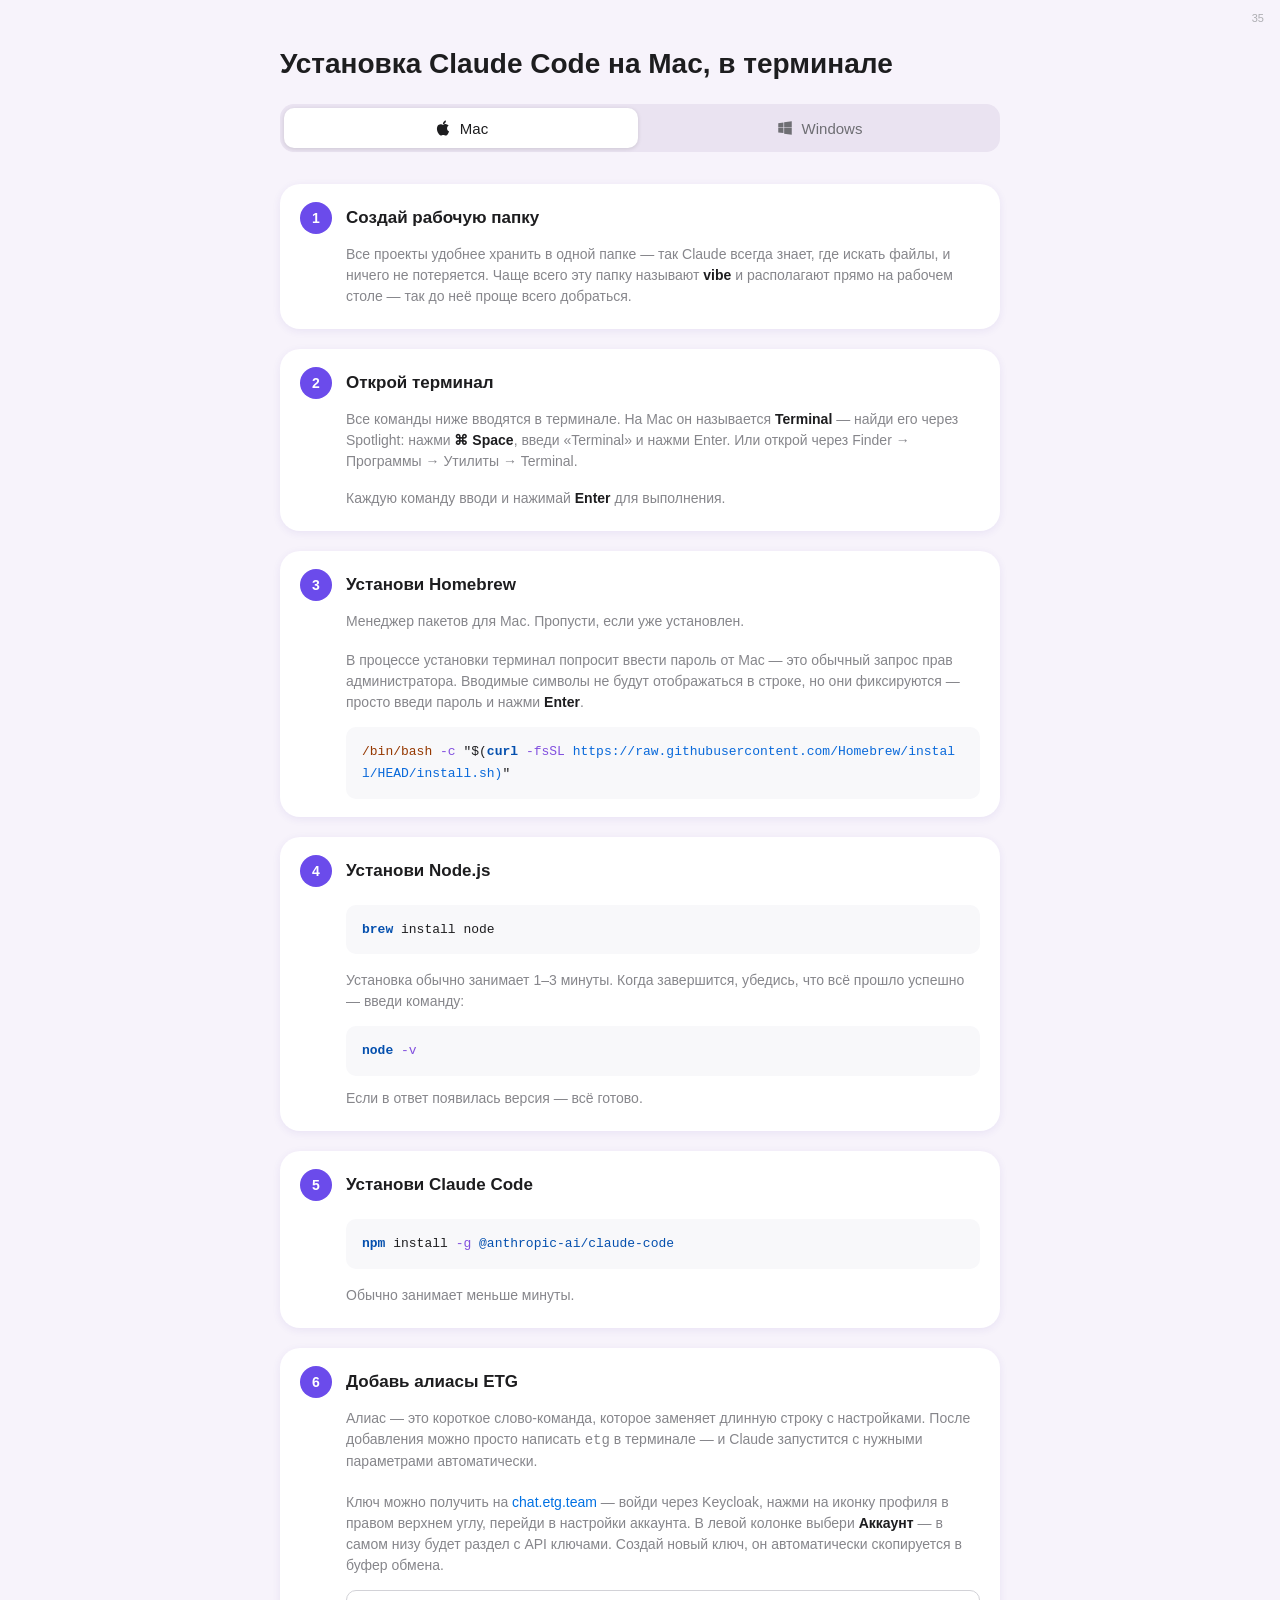
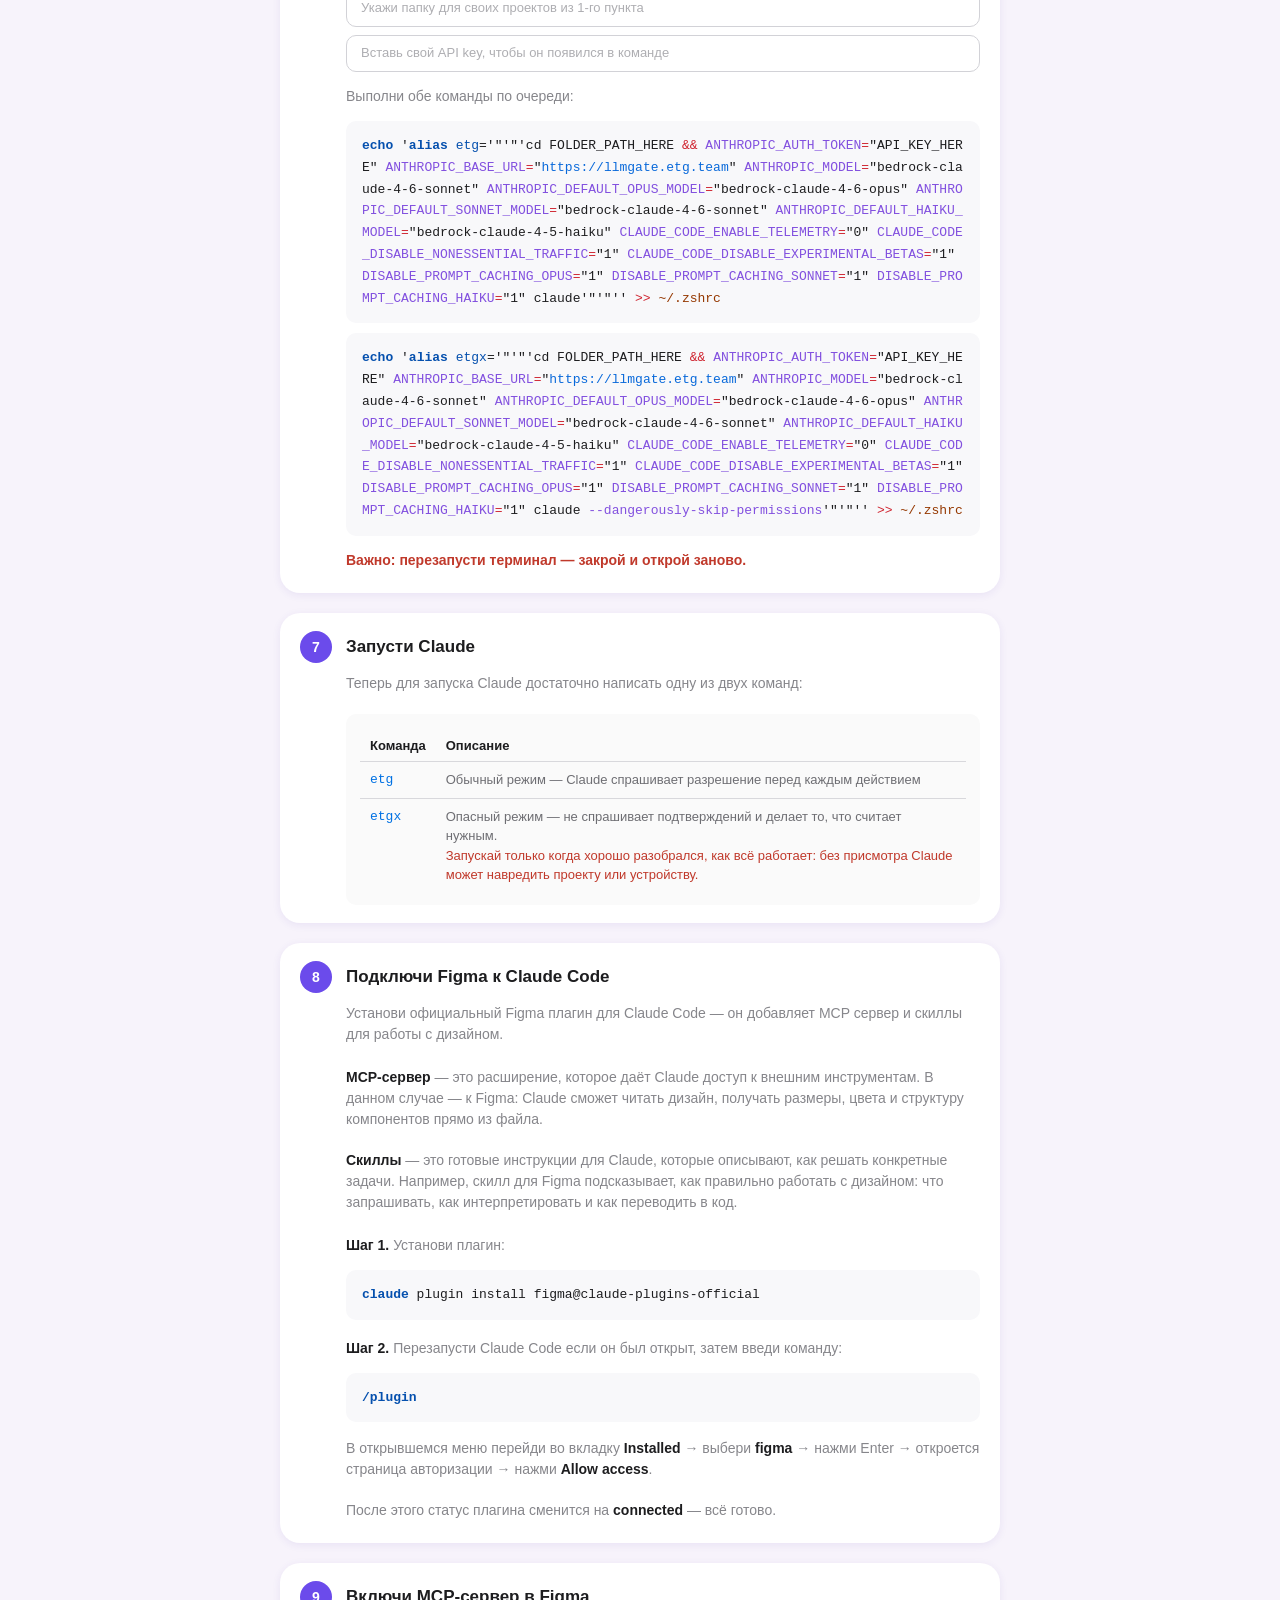
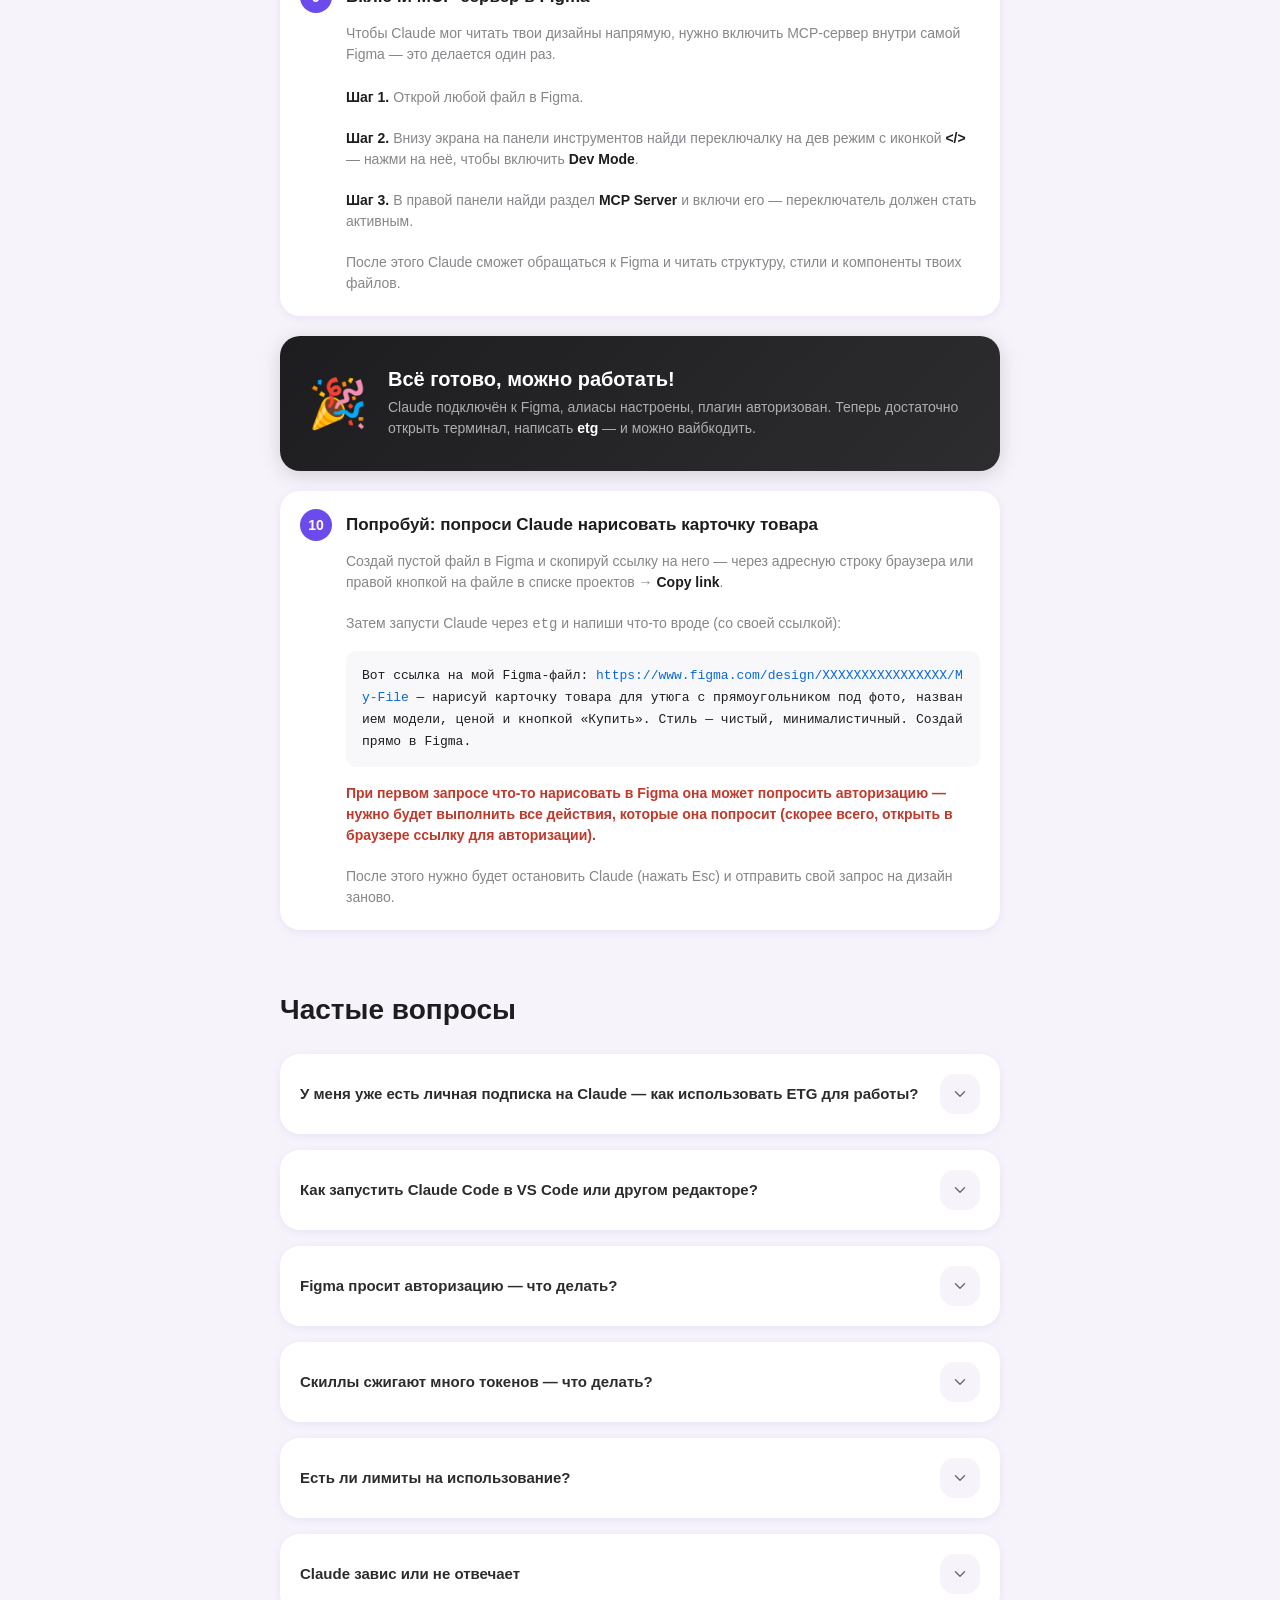
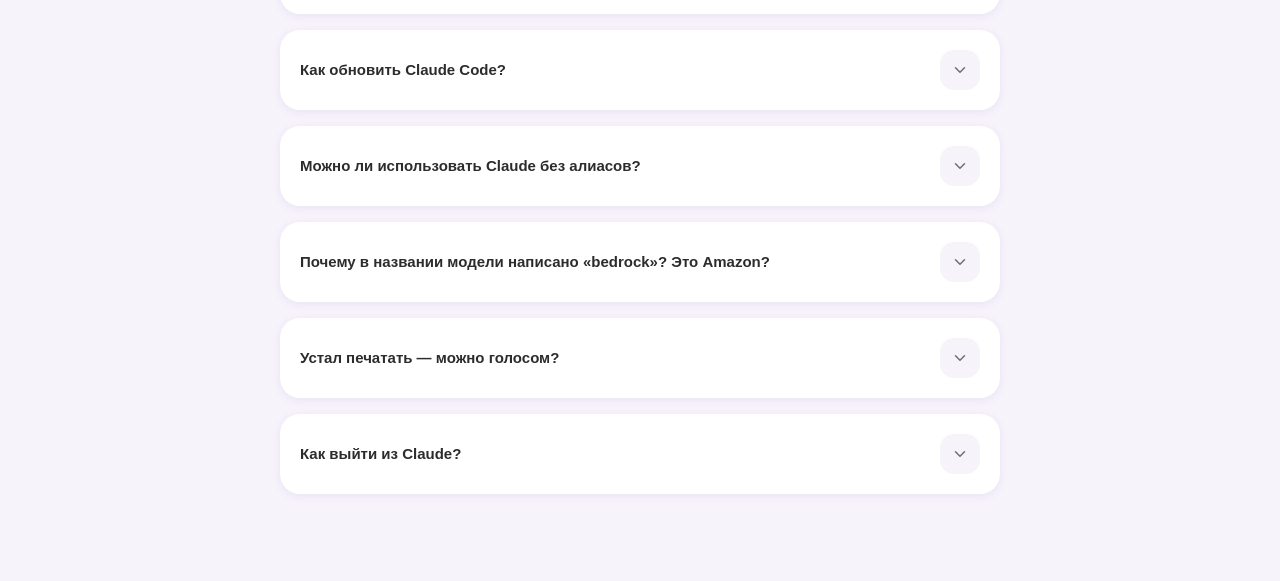
==== install-claude.html @ b3961d64 "Initial commit: install guide and ESP32 sketch" ====
<!DOCTYPE html>
<html lang="ru">
<head>
  <meta charset="UTF-8" />
  <meta name="viewport" content="width=device-width, initial-scale=1.0" />
  <title>Установка Claude Code</title>
  <style>
    :root {
      /* ── Основные цвета ── */
      --color-bg:              #f7f3fb;   /* фон страницы */
      --color-text:            #1d1d1f;   /* основной текст */
      --color-text-secondary:  #86868b;   /* описания, подписи */
      --color-text-muted:      #6e6e73;   /* ещё светлее — таблицы, заметки */
      --color-text-footer:     #aeaeb2;   /* футер */
      --color-accent:          #0071e3;   /* ссылки, акцент */
      --color-danger:          #c0392b;   /* предупреждения */
      --color-success:         #248a3d;   /* copied */

      /* ── Карточки шагов ── */
      --color-card:            #ffffff;   /* фон карточки */
      --color-card-shadow:     rgba(60,35,162,0.08);

      /* ── Команды ── */
      --color-cmd-bg:          #f8f8fa;   /* фон блока команды */
      --color-code-inline-bg:  #f8f8fa;   /* фон inline-кода в FAQ */

      /* ── Переключатель OS ── */
      --color-toggle-bg:       #eae3f1;   /* фон переключателя */
      --color-toggle-hover:    #d1d1d6;

      /* ── Кнопки ── */
      --color-btn-bg:          #868695;   /* pick */
      --color-btn-hover:       #868695;

      /* ── Номер шага ── */
      --color-step-number-bg:  #6b4beb;
      --color-step-number-text:#ffffff;

      /* ── Таблица ── */
      --color-table-border:    #d8d8dc;
      --color-note-bg:         #fafafa;

      /* ── FAQ ── */
      --color-faq-bg:          #f0ece4;   /* фон карточки FAQ */
      --color-faq-chevron-bg:  #e4dfd6;   /* фон круга с шевроном */
      --color-faq-text:        #2c2c2c;   /* заголовок вопроса */
      --color-faq-answer:      #5c5c5c;   /* текст ответа */
      --color-faq-chevron:     #6e6e73;   /* цвет шеврона */

      /* ── Celebrate ── */
      --color-celebrate-bg1:   #1d1d1f;
      --color-celebrate-bg2:   #2d2d2f;

      /* ── Syntax highlighting ── */
      --sh-cmd:    #0550ae;
      --sh-flag:   #8250df;
      --sh-string: #0a3069;
      --sh-url:    #0969da;
      --sh-path:   #953800;
      --sh-var:    #8250df;
      --sh-val:    #116329;
      --sh-op:     #cf222e;
      --sh-pkg:    #0550ae;

      /* ── Input ── */
      --color-input-border:    #d2d2d7;
      --color-input-text:      #0071e3;
      --color-input-placeholder:#aeaeb2;
      --color-pick-btn-bg:     #868695;
    }

    * { box-sizing: border-box; margin: 0; padding: 0; }

    body {
      font-family: -apple-system, BlinkMacSystemFont, "Segoe UI", sans-serif;
      background: var(--color-bg);
      color: var(--color-text);
      min-height: 100vh;
      padding: 48px 24px;
    }

    .container {
      max-width: 720px;
      margin: 0 auto;
    }

    header {
      margin-bottom: 24px;
    }

    header h1 {
      font-size: 28px;
      font-weight: 700;
      color: var(--color-text);
    }

    /* ── OS Toggle ── */
    .os-toggle {
      display: flex;
      gap: 4px;
      margin-bottom: 32px;
      background: var(--color-toggle-bg);
      border-radius: 14px;
      padding: 4px;
    }

    .os-btn {
      flex: 1;
      display: flex;
      align-items: center;
      justify-content: center;
      gap: 8px;
      padding: 11px 20px;
      border: none;
      border-radius: 10px;
      font-size: 15px;
      font-weight: 500;
      cursor: pointer;
      background: transparent;
      color: var(--color-text-muted);
      transition: background 0.18s, color 0.18s, box-shadow 0.18s;
    }

    .os-btn svg {
      width: 18px;
      height: 18px;
      flex-shrink: 0;
      fill: currentColor;
    }

    .os-btn.active {
      background: var(--color-card);
      color: var(--color-text);
      box-shadow: 0 1px 4px rgba(0,0,0,0.13);
    }

    /* ── Steps ── */
    .steps {
      display: flex;
      flex-direction: column;
      gap: 20px;
    }

    .step {
      background: var(--color-card);
      border: none;
      border-radius: 20px;
      overflow: hidden;
      box-shadow: 0 2px 8px var(--color-card-shadow);
    }

    .step-header {
      display: flex;
      align-items: center;
      gap: 14px;
      padding: 18px 20px;
    }

    .step-number {
      width: 32px;
      height: 32px;
      border-radius: 16px;
      background: var(--color-step-number-bg);
      color: var(--color-step-number-text);
      font-size: 14px;
      font-weight: 700;
      display: flex;
      align-items: center;
      justify-content: center;
      flex-shrink: 0;
    }

    .step-title {
      font-size: 17px;
      font-weight: 600;
      color: var(--color-text);
    }

    .step-body {
      padding: 0 20px 18px 20px;
      display: flex;
      flex-direction: column;
      gap: 10px;
    }

    .step-desc {
      font-size: 14px;
      color: var(--color-text-secondary);
      padding-left: 46px;
      margin-top: -8px;
      margin-bottom: 4px;
      line-height: 1.5;
    }

    /* ── Command blocks ── */
    .cmd-block {
      position: relative;
      background: var(--color-cmd-bg);
      margin-left: 46px;
      border-radius: 10px;
      padding: 14px 16px;
      cursor: pointer;
      transition: background 0.18s;
    }

    .cmd-block:hover {
      background: color-mix(in srgb, var(--color-cmd-bg) 95%, #34c759 5%);
    }

    .cmd-block code {
      font-family: "SF Mono", "Fira Code", monospace;
      font-size: 13px;
      color: var(--color-text);
      white-space: pre-wrap;
      word-break: break-all;
      line-height: 1.6;
    }

    .cmd-block.multiline {
      padding: 14px 16px;
    }

    .cmd-block.multiline code {
      white-space: pre;
      word-break: normal;
      display: block;
      overflow-x: auto;
    }

.cmd-flash {
      position: absolute;
      inset: 0;
      border-radius: 10px;
      pointer-events: none;
      z-index: 10;
      background: rgba(52, 199, 89, 0.18);
      display: flex;
      align-items: flex-start;
      justify-content: center;
      padding-top: 10px;
      animation: toast-in 0.22s ease-out forwards;
    }

    .cmd-flash--error {
      background: rgba(192, 57, 43, 0.12);
    }

    .cmd-flash-label--error {
      background: #c0392b;
    }

    .cmd-flash.leaving {
      animation: toast-out var(--leave-duration, 0.5s) ease-in forwards;
    }

    .cmd-flash-label {
      background: #248a3d;
      color: #ffffff;
      font-family: -apple-system, BlinkMacSystemFont, "Segoe UI", sans-serif;
      font-size: 12px;
      font-weight: 600;
      padding: 5px 12px;
      border-radius: 20px;
      white-space: nowrap;
      animation: label-in 0.22s ease-out forwards;
    }

    .cmd-flash.leaving .cmd-flash-label {
      animation: label-out var(--leave-duration, 0.5s) ease-in forwards;
    }

    @keyframes toast-in {
      from { opacity: 0; }
      to   { opacity: 1; }
    }

    @keyframes toast-out {
      from { opacity: 1; }
      to   { opacity: 0; }
    }

    @keyframes label-in {
      from { opacity: 0; transform: translateY(6px) rotate(0deg); }
      to   { opacity: 1; transform: translateY(0) rotate(var(--rot)); }
    }

    @keyframes label-out {
      from { opacity: 1; transform: translateY(0) rotate(var(--rot)); }
      to   { opacity: 0; transform: translateY(-6px) rotate(var(--rot-end)); }
    }

    /* Syntax highlighting */
    .sh-cmd    { color: var(--sh-cmd); font-weight: 600; }
    .sh-flag   { color: var(--sh-flag); }
    .sh-string { color: var(--sh-string); }
    .sh-url    { color: var(--sh-url); }
    .sh-path   { color: var(--sh-path); }
    .sh-var    { color: var(--sh-var); }
    .sh-val    { color: var(--sh-val); }
    .sh-op     { color: var(--sh-op); font-weight: 500; }
    .sh-pkg    { color: var(--sh-pkg); }
    .ps-kw     { color: var(--sh-flag); font-weight: 600; }
    .ps-var    { color: var(--sh-cmd); }
    .ps-str    { color: var(--sh-string); }
    .ps-cmd    { color: var(--sh-cmd); font-weight: 600; }


    /* ── Note / table ── */
    .note {
      font-size: 13px;
      color: var(--color-text-muted);
      background: var(--color-note-bg);
      border-radius: 10px;
      padding: 12px 14px;
      line-height: 1.5;
    }

    .note strong { color: var(--color-text); }

    table { width: 100%; border-collapse: collapse; font-size: 13px; margin-top: 4px; }

    th {
      text-align: left;
      color: var(--color-text);
      font-weight: 600;
      padding: 6px 10px;
      border-bottom: 1px solid var(--color-table-border);
    }

    td {
      padding: 8px 10px;
      color: var(--color-text-muted);
      border-bottom: 1px solid var(--color-table-border);
      vertical-align: top;
    }

    tr:last-child td { border-bottom: none; }

    td:first-child {
      font-family: "SF Mono", "Fira Code", monospace;
      color: var(--color-accent);
      font-weight: 500;
      white-space: nowrap;
    }

    footer { margin-top: 48px; text-align: center; font-size: 13px; color: var(--color-text-footer); }

    /* ── FAQ ── */
    .faq-section {
      margin-top: 64px;
    }

    .faq-title {
      font-size: 28px;
      font-weight: 700;
      color: var(--color-text);
      margin-bottom: 28px;
    }

    .faq-list {
      display: flex;
      flex-direction: column;
      gap: 16px;
    }

    .faq-item {
      background: var(--color-card);
      border: none;
      border-radius: 20px;
      overflow: hidden;
      box-shadow: 0 2px 8px var(--color-card-shadow);
    }

    .faq-item summary {
      padding: 20px 20px;
      font-size: 15px;
      font-weight: 600;
      color: var(--color-faq-text);
      cursor: pointer;
      list-style: none;
      display: flex;
      align-items: center;
      justify-content: space-between;
      gap: 12px;
    }

    .faq-item summary::-webkit-details-marker { display: none; }

    .faq-chevron {
      width: 40px;
      height: 40px;
      border-radius: 35%;
      background: var(--color-bg);
      display: flex;
      align-items: center;
      justify-content: center;
      flex-shrink: 0;
      transition: background 0.2s;
    }

    .faq-chevron svg {
      width: 18px;
      height: 18px;
      stroke: var(--color-faq-chevron);
      fill: none;
      stroke-width: 2;
      stroke-linecap: round;
      stroke-linejoin: round;
      transition: transform 0.25s ease;
    }

    .faq-item[open] .faq-chevron svg {
      transform: rotate(180deg);
    }

    .faq-answer {
      overflow: hidden;
      transition: height 0.25s ease;
    }

    .faq-answer-inner {
      padding: 0 20px 20px 20px;
      font-size: 14px;
      color: var(--color-faq-answer);
      line-height: 1.6;
    }

    .faq-answer-inner p { margin-top: 6px; }
    .faq-answer-inner p:first-child { margin-top: 0; }

    .faq-answer-inner code {
      font-family: "SF Mono", "Fira Code", monospace;
      font-size: 13px;
      background: var(--color-code-inline-bg);
      padding: 2px 6px;
      border-radius: 4px;
      color: var(--color-faq-text);
    }

    .faq-answer-inner strong { color: var(--color-faq-text); }

    .faq-answer-inner a {
      color: var(--color-accent);
      text-decoration: none;
      font-weight: 500;
    }

    /* ── Celebration step ── */
    .step-celebrate {
      background: linear-gradient(135deg, var(--color-celebrate-bg1) 0%, var(--color-celebrate-bg2) 100%);
      border: none;
      border-radius: 20px;
      overflow: hidden;
      box-shadow: 0 4px 20px rgba(0,0,0,0.15);
      padding: 32px 28px;
      display: flex;
      align-items: center;
      gap: 20px;
    }

    .celebrate-emoji {
      font-size: 48px;
      flex-shrink: 0;
      line-height: 1;
    }

    .celebrate-text h2 {
      font-size: 20px;
      font-weight: 700;
      color: #ffffff;
      margin-bottom: 6px;
    }

    .celebrate-text p {
      font-size: 14px;
      color: #aeaeb2;
      line-height: 1.5;
    }

    /* ── Inputs ── */
    .api-key-input-wrap {
      margin-left: 46px;
      display: flex;
      flex-direction: column;
      gap: 8px;
    }

    .input-row {
      display: flex;
      align-items: center;
      background: var(--color-card);
      border: 1px solid var(--color-input-border);
      border-radius: 10px;
      overflow: hidden;
      transition: border-color 0.15s, box-shadow 0.15s;
    }

    .input-row:focus-within {
      border-color: var(--color-accent);
      box-shadow: 0 0 0 3px rgba(0,113,227,0.15);
    }

    .api-key-input-wrap input {
      flex: 1;
      background: transparent;
      border: none;
      padding: 10px 14px;
      font-family: "SF Mono", "Fira Code", monospace;
      font-size: 13px;
      color: var(--color-input-text);
      outline: none;
      min-width: 0;
    }

    .api-key-input-wrap input::placeholder {
      color: var(--color-input-placeholder);
      font-family: -apple-system, BlinkMacSystemFont, "Segoe UI", sans-serif;
    }

  </style>
  <script src="https://mcp.figma.com/mcp/html-to-design/capture.js" async></script>
</head>
<body>
  <div style="position:fixed;top:12px;right:16px;font-size:11px;color:var(--color-text-footer);pointer-events:none;">35</div>
  <div class="container">
    <header>
      <h1 id="pageTitle">Установка Claude Code на Mac, в терминале</h1>
    </header>

    <!-- OS Toggle -->
    <div class="os-toggle">
      <button id="macBtn" class="os-btn active" onclick="setOS('mac')">
        <svg viewBox="0 0 24 24" xmlns="http://www.w3.org/2000/svg"><path d="M18.71 19.5c-.83 1.24-1.71 2.45-3.05 2.47-1.34.03-1.77-.79-3.29-.79-1.53 0-2 .77-3.27.82-1.31.05-2.3-1.32-3.14-2.53C4.25 17 2.94 12.45 4.7 9.39c.87-1.52 2.43-2.48 4.12-2.51 1.28-.02 2.5.87 3.29.87.78 0 2.26-1.07 3.8-.91.65.03 2.47.26 3.64 1.98-.09.06-2.17 1.28-2.15 3.81.03 3.02 2.65 4.03 2.68 4.04-.03.07-.42 1.44-1.38 2.83M13 3.5c.73-.83 1.94-1.46 2.94-1.5.13 1.17-.34 2.35-1.04 3.19-.69.85-1.83 1.51-2.95 1.42-.15-1.15.41-2.35 1.05-3.11z"/></svg>
        Mac
      </button>
      <button id="winBtn" class="os-btn" onclick="setOS('win')">
        <svg viewBox="0 0 24 24" xmlns="http://www.w3.org/2000/svg"><path d="M3 5.557L9.938 4.6v6.787H3zM10.868 4.46L21 3v8.387H10.868zM3 11.988h6.938V18.8L3 17.864zM10.868 12.087H21V21l-10.132-1.396z"/></svg>
        Windows
      </button>
    </div>

    <!-- ═══════════════ MAC STEPS ═══════════════ -->
    <div class="steps" id="macSteps">

      <div class="step">
        <div class="step-header">
          <div class="step-number">1</div>
          <div class="step-title">Создай рабочую папку</div>
        </div>
        <div class="step-body">
          <p class="step-desc">Все проекты удобнее хранить в одной папке — так Claude всегда знает, где искать файлы, и ничего не потеряется. Чаще всего эту папку называют <strong style="color:#1d1d1f">vibe</strong> и располагают прямо на рабочем столе — так до неё проще всего добраться.</p>
        </div>
      </div>

      <div class="step">
        <div class="step-header">
          <div class="step-number">2</div>
          <div class="step-title">Открой терминал</div>
        </div>
        <div class="step-body">
          <p class="step-desc">Все команды ниже вводятся в терминале. На Mac он называется <strong style="color:#1d1d1f">Terminal</strong> — найди его через Spotlight: нажми <strong style="color:#1d1d1f">⌘ Space</strong>, введи «Terminal» и нажми Enter. Или открой через Finder → Программы → Утилиты → Terminal.</p>
          <p class="step-desc" style="margin-top: 2px;">Каждую команду вводи и нажимай <strong style="color:#1d1d1f">Enter</strong> для выполнения.</p>
        </div>
      </div>

      <div class="step">
        <div class="step-header">
          <div class="step-number">3</div>
          <div class="step-title">Установи Homebrew</div>
        </div>
        <div class="step-body">
          <p class="step-desc">Менеджер пакетов для Mac. Пропусти, если уже установлен.</p>
          <p class="step-desc" style="margin-top:4px;">В процессе установки терминал попросит ввести пароль от Mac — это обычный запрос прав администратора. Вводимые символы не будут отображаться в строке, но они фиксируются — просто введи пароль и нажми <strong style="color:#1d1d1f">Enter</strong>.</p>
          <div class="cmd-block">
            <code>/bin/bash -c "$(curl -fsSL https://raw.githubusercontent.com/Homebrew/install/HEAD/install.sh)"</code>          </div>
        </div>
      </div>

      <div class="step">
        <div class="step-header">
          <div class="step-number">4</div>
          <div class="step-title">Установи Node.js</div>
        </div>
        <div class="step-body">
          <div class="cmd-block">
            <code>brew install node</code>          </div>
          <p class="step-desc" style="margin-top: 6px;">Установка обычно занимает 1–3 минуты. Когда завершится, убедись, что всё прошло успешно — введи команду:</p>
          <div class="cmd-block">
            <code>node -v</code>          </div>
          <p class="step-desc" style="margin-top: 2px;">Если в ответ появилась версия — всё готово.</p>
        </div>
      </div>

      <div class="step">
        <div class="step-header">
          <div class="step-number">5</div>
          <div class="step-title">Установи Claude Code</div>
        </div>
        <div class="step-body">
          <div class="cmd-block">
            <code>npm install -g @anthropic-ai/claude-code</code>          </div>
          <p class="step-desc" style="margin-top: 6px;">Обычно занимает меньше минуты.</p>
        </div>
      </div>

      <div class="step">
        <div class="step-header">
          <div class="step-number">6</div>
          <div class="step-title">Добавь алиасы ETG</div>
        </div>
        <div class="step-body">
          <p class="step-desc">Алиас — это короткое слово-команда, которое заменяет длинную строку с настройками. После добавления можно просто написать <code style="color:#86868b">etg</code> в терминале — и Claude запустится с нужными параметрами автоматически.</p>
          <p class="step-desc" style="margin-top: 6px;">Ключ можно получить на <a href="https://chat.etg.team/" target="_blank" style="color:#0071e3;text-decoration:none;font-weight:500">chat.etg.team</a> — войди через Keycloak, нажми на иконку профиля в правом верхнем углу, перейди в настройки аккаунта. В левой колонке выбери <strong style="color:#1d1d1f">Аккаунт</strong> — в самом низу будет раздел с API ключами. Создай новый ключ, он автоматически скопируется в буфер обмена.</p>

          <div class="api-key-input-wrap">
            <div class="input-row">
              <input id="macFolderInput" type="text" placeholder="Укажи папку для своих проектов из 1-го пункта"
                oninput="updateAliases()" autocomplete="off" spellcheck="false" />
            </div>
            <div class="input-row">
              <input id="macKeyInput" type="text" placeholder="Вставь свой API key, чтобы он появился в команде"
                oninput="updateAliases()" autocomplete="off" spellcheck="false" />
            </div>
          </div>

          <p class="step-desc" style="margin-top: 4px;">Выполни обе команды по очереди:</p>
          <div class="cmd-block">
            <code id="aliasEtg">echo 'alias etg='"'"'cd ~/Desktop/vibe && ANTHROPIC_AUTH_TOKEN="API_KEY_HERE" ANTHROPIC_BASE_URL="https://llmgate.etg.team" ANTHROPIC_MODEL="bedrock-claude-4-6-sonnet" ANTHROPIC_DEFAULT_OPUS_MODEL="bedrock-claude-4-6-opus" ANTHROPIC_DEFAULT_SONNET_MODEL="bedrock-claude-4-6-sonnet" ANTHROPIC_DEFAULT_HAIKU_MODEL="bedrock-claude-4-5-haiku" CLAUDE_CODE_ENABLE_TELEMETRY="0" CLAUDE_CODE_DISABLE_NONESSENTIAL_TRAFFIC="1" CLAUDE_CODE_DISABLE_EXPERIMENTAL_BETAS="1" DISABLE_PROMPT_CACHING_OPUS="1" DISABLE_PROMPT_CACHING_SONNET="1" DISABLE_PROMPT_CACHING_HAIKU="1" claude'"'"'' >> ~/.zshrc</code>          </div>
          <div class="cmd-block">
            <code id="aliasEtgx">echo 'alias etgx='"'"'cd ~/Desktop/vibe && ANTHROPIC_AUTH_TOKEN="API_KEY_HERE" ANTHROPIC_BASE_URL="https://llmgate.etg.team" ANTHROPIC_MODEL="bedrock-claude-4-6-sonnet" ANTHROPIC_DEFAULT_OPUS_MODEL="bedrock-claude-4-6-opus" ANTHROPIC_DEFAULT_SONNET_MODEL="bedrock-claude-4-6-sonnet" ANTHROPIC_DEFAULT_HAIKU_MODEL="bedrock-claude-4-5-haiku" CLAUDE_CODE_ENABLE_TELEMETRY="0" CLAUDE_CODE_DISABLE_NONESSENTIAL_TRAFFIC="1" CLAUDE_CODE_DISABLE_EXPERIMENTAL_BETAS="1" DISABLE_PROMPT_CACHING_OPUS="1" DISABLE_PROMPT_CACHING_SONNET="1" DISABLE_PROMPT_CACHING_HAIKU="1" claude --dangerously-skip-permissions'"'"'' >> ~/.zshrc</code>          </div>
          <p class="step-desc" style="color:#c0392b;font-weight:600;margin-top:4px;">Важно: перезапусти терминал — закрой и открой заново.</p>
        </div>
      </div>

      <div class="step">
        <div class="step-header">
          <div class="step-number">7</div>
          <div class="step-title">Запусти Claude</div>
        </div>
        <div class="step-body">
          <p class="step-desc">Теперь для запуска Claude достаточно написать одну из двух команд:</p>
          <div class="note" style="margin-top:6px;margin-left:46px;">
            <table>
              <thead><tr><th>Команда</th><th>Описание</th></tr></thead>
              <tbody>
                <tr>
                  <td>etg</td>
                  <td>Обычный режим — Claude спрашивает разрешение перед каждым действием</td>
                </tr>
                <tr>
                  <td>etgx</td>
                  <td>
                    Опасный режим — не спрашивает подтверждений и делает то, что считает нужным.<br>
                    <span style="color:#c0392b;">Запускай только когда хорошо разобрался, как всё работает: без присмотра Claude может навредить проекту или устройству.</span>
                  </td>
                </tr>
              </tbody>
            </table>
          </div>
        </div>
      </div>

      <div class="step">
        <div class="step-header">
          <div class="step-number">8</div>
          <div class="step-title">Подключи Figma к Claude Code</div>
        </div>
        <div class="step-body">
          <p class="step-desc">Установи официальный Figma плагин для Claude Code — он добавляет MCP сервер и скиллы для работы с дизайном.</p>
          <p class="step-desc" style="margin-top:8px;"><strong style="color:#1d1d1f">MCP-сервер</strong> — это расширение, которое даёт Claude доступ к внешним инструментам. В данном случае — к Figma: Claude сможет читать дизайн, получать размеры, цвета и структуру компонентов прямо из файла.</p>
          <p class="step-desc" style="margin-top:6px;"><strong style="color:#1d1d1f">Скиллы</strong> — это готовые инструкции для Claude, которые описывают, как решать конкретные задачи. Например, скилл для Figma подсказывает, как правильно работать с дизайном: что запрашивать, как интерпретировать и как переводить в код.</p>
          <p class="step-desc" style="margin-top:8px;"><strong style="color:#1d1d1f">Шаг 1.</strong> Установи плагин:</p>
          <div class="cmd-block">
            <code>claude plugin install figma@claude-plugins-official</code>          </div>
          <p class="step-desc" style="margin-top:8px;"><strong style="color:#1d1d1f">Шаг 2.</strong> Перезапусти Claude Code если он был открыт, затем введи команду:</p>
          <div class="cmd-block">
            <code>/plugin</code>          </div>
          <p class="step-desc" style="margin-top:6px;">В открывшемся меню перейди во вкладку <strong style="color:#1d1d1f">Installed</strong> → выбери <strong style="color:#1d1d1f">figma</strong> → нажми Enter → откроется страница авторизации → нажми <strong style="color:#1d1d1f">Allow access</strong>.</p>
          <p class="step-desc" style="margin-top:6px;">После этого статус плагина сменится на <strong style="color:#1d1d1f">connected</strong> — всё готово.</p>
        </div>
      </div>

      <div class="step">
        <div class="step-header">
          <div class="step-number">9</div>
          <div class="step-title">Включи MCP-сервер в Figma</div>
        </div>
        <div class="step-body">
          <p class="step-desc">Чтобы Claude мог читать твои дизайны напрямую, нужно включить MCP-сервер внутри самой Figma — это делается один раз.</p>
          <p class="step-desc" style="margin-top:8px;"><strong style="color:#1d1d1f">Шаг 1.</strong> Открой любой файл в Figma.</p>
          <p class="step-desc" style="margin-top:6px;"><strong style="color:#1d1d1f">Шаг 2.</strong> Внизу экрана на панели инструментов найди переключалку на дев режим с иконкой <strong style="color:#1d1d1f">&lt;/&gt;</strong> — нажми на неё, чтобы включить <strong style="color:#1d1d1f">Dev Mode</strong>.</p>
          <p class="step-desc" style="margin-top:6px;"><strong style="color:#1d1d1f">Шаг 3.</strong> В правой панели найди раздел <strong style="color:#1d1d1f">MCP Server</strong> и включи его — переключатель должен стать активным.</p>
          <p class="step-desc" style="margin-top:6px;">После этого Claude сможет обращаться к Figma и читать структуру, стили и компоненты твоих файлов.</p>
        </div>
      </div>

      <!-- Celebration -->
      <div class="step-celebrate">
        <div class="celebrate-emoji">🎉</div>
        <div class="celebrate-text">
          <h2>Всё готово, можно работать!</h2>
          <p>Claude подключён к Figma, алиасы настроены, плагин авторизован. Теперь достаточно открыть терминал, написать <strong style="color:#fff">etg</strong> — и можно вайбкодить.</p>
        </div>
      </div>

      <!-- Step 10: Example -->
      <div class="step">
        <div class="step-header">
          <div class="step-number">10</div>
          <div class="step-title">Попробуй: попроси Claude нарисовать карточку товара</div>
        </div>
        <div class="step-body">
          <p class="step-desc">Создай пустой файл в Figma и скопируй ссылку на него — через адресную строку браузера или правой кнопкой на файле в списке проектов → <strong style="color:#1d1d1f">Copy link</strong>.</p>
          <p class="step-desc" style="margin-top:6px;">Затем запусти Claude через <code style="color:#86868b">etg</code> и напиши что-то вроде (со своей ссылкой):</p>
          <div class="cmd-block" style="margin-top:2px;">
            <code>Вот ссылка на мой Figma-файл: https://www.figma.com/design/XXXXXXXXXXXXXXXX/My-File — нарисуй карточку товара для утюга с прямоугольником под фото, названием модели, ценой и кнопкой «Купить». Стиль — чистый, минималистичный. Создай прямо в Figma.</code>          </div>
          <p class="step-desc" style="margin-top:6px;color:#c0392b;font-weight:600;">При первом запросе что-то нарисовать в Figma она может попросить авторизацию — нужно будет выполнить все действия, которые она попросит (скорее всего, открыть в браузере ссылку для авторизации).</p>
          <p class="step-desc" style="margin-top:6px;">После этого нужно будет остановить Claude (нажать Esc) и отправить свой запрос на дизайн заново.</p>
        </div>
      </div>

    </div><!-- /macSteps -->

    <!-- ═══════════════ WINDOWS STEPS ═══════════════ -->
    <div class="steps" id="winSteps" style="display:none">

      <div class="step">
        <div class="step-header">
          <div class="step-number">1</div>
          <div class="step-title">Создай рабочую папку</div>
        </div>
        <div class="step-body">
          <p class="step-desc">Все проекты удобнее хранить в одной папке. Чаще всего её называют <strong style="color:#1d1d1f">vibe</strong> и кладут прямо на рабочий стол — так до неё проще всего добраться. Создай её через Проводник или щёлкни правой кнопкой на рабочем столе → Создать → Папку.</p>
        </div>
      </div>

      <div class="step">
        <div class="step-header">
          <div class="step-number">2</div>
          <div class="step-title">Открой PowerShell</div>
        </div>
        <div class="step-body">
          <p class="step-desc">Все команды ниже вводятся в PowerShell. Открой его через <strong style="color:#1d1d1f">Win + X</strong> → Terminal (или Windows PowerShell). Либо нажми <strong style="color:#1d1d1f">Win + S</strong>, введи «PowerShell» и запусти от имени администратора.</p>
          <p class="step-desc" style="margin-top:2px;">Каждую команду вводи и нажимай <strong style="color:#1d1d1f">Enter</strong> для выполнения.</p>
        </div>
      </div>

      <div class="step">
        <div class="step-header">
          <div class="step-number">3</div>
          <div class="step-title">Установи Node.js</div>
        </div>
        <div class="step-body">
          <p class="step-desc">Установи через встроенный пакетный менеджер Windows:</p>
          <div class="cmd-block">
            <code>winget install OpenJS.NodeJS</code>          </div>
          <p class="step-desc" style="margin-top:6px;">Установка занимает 1–3 минуты. После завершения закрой и снова открой PowerShell, затем проверь:</p>
          <div class="cmd-block">
            <code>node -v</code>          </div>
          <p class="step-desc" style="margin-top:2px;">Если в ответ появилась версия — всё готово.</p>
        </div>
      </div>

      <div class="step">
        <div class="step-header">
          <div class="step-number">4</div>
          <div class="step-title">Установи Claude Code</div>
        </div>
        <div class="step-body">
          <div class="cmd-block">
            <code>npm install -g @anthropic-ai/claude-code</code>          </div>
          <p class="step-desc" style="margin-top:6px;">Обычно занимает меньше минуты.</p>
        </div>
      </div>

      <div class="step">
        <div class="step-header">
          <div class="step-number">5</div>
          <div class="step-title">Добавь функции ETG</div>
        </div>
        <div class="step-body">
          <p class="step-desc">На Windows вместо алиасов используются функции PowerShell — принцип тот же: вводишь <code style="color:#86868b">etg</code> и Claude запускается с нужными параметрами.</p>
          <p class="step-desc" style="margin-top:6px;">Ключ можно получить на <a href="https://chat.etg.team/" target="_blank" style="color:#0071e3;text-decoration:none;font-weight:500">chat.etg.team</a> — войди через Keycloak, нажми на иконку профиля в правом верхнем углу, перейди в настройки аккаунта. В левой колонке выбери <strong style="color:#1d1d1f">Аккаунт</strong> — в самом низу будет раздел с API ключами. Создай новый ключ, он автоматически скопируется в буфер обмена.</p>

          <div class="api-key-input-wrap">
            <div class="input-row">
              <input id="winFolderInput" type="text" placeholder="Укажи папку для своих проектов из 1-го пункта"
                oninput="updateAliases()" autocomplete="off" spellcheck="false" />
            </div>
            <div class="input-row">
              <input id="winKeyInput" type="text" placeholder="Вставь свой API key, чтобы он появился в команде"
                oninput="updateAliases()" autocomplete="off" spellcheck="false" />
            </div>
          </div>

          <p class="step-desc" style="margin-top:4px;">Выполни по очереди — разрешить запуск скриптов и создать профиль если его нет:</p>
          <div class="cmd-block">
            <code>Set-ExecutionPolicy -ExecutionPolicy RemoteSigned -Scope CurrentUser</code>          </div>
          <div class="cmd-block">
            <code>if (!(Test-Path $PROFILE)) { New-Item -ItemType File -Path $PROFILE -Force }</code>          </div>

          <p class="step-desc" style="margin-top:4px;">Открой файл профиля в Блокноте:</p>
          <div class="cmd-block">
            <code>notepad $PROFILE</code>          </div>

          <p class="step-desc" style="margin-top:4px;">Скопируй и вставь в конец файла, затем сохрани:</p>
          <div class="cmd-block multiline">
            <code id="winProfile">function etg {
    Set-Location "C:\Users\Имя\Desktop\vibe"
    $env:ANTHROPIC_AUTH_TOKEN = "API_KEY_HERE"
    $env:ANTHROPIC_BASE_URL = "https://llmgate.etg.team"
    $env:ANTHROPIC_MODEL = "bedrock-claude-4-6-sonnet"
    $env:ANTHROPIC_DEFAULT_OPUS_MODEL = "bedrock-claude-4-6-opus"
    $env:ANTHROPIC_DEFAULT_SONNET_MODEL = "bedrock-claude-4-6-sonnet"
    $env:ANTHROPIC_DEFAULT_HAIKU_MODEL = "bedrock-claude-4-5-haiku"
    $env:CLAUDE_CODE_ENABLE_TELEMETRY = "0"
    $env:CLAUDE_CODE_DISABLE_NONESSENTIAL_TRAFFIC = "1"
    $env:CLAUDE_CODE_DISABLE_EXPERIMENTAL_BETAS = "1"
    $env:DISABLE_PROMPT_CACHING_OPUS = "1"
    $env:DISABLE_PROMPT_CACHING_SONNET = "1"
    $env:DISABLE_PROMPT_CACHING_HAIKU = "1"
    claude
}

function etgx {
    Set-Location "C:\Users\Имя\Desktop\vibe"
    $env:ANTHROPIC_AUTH_TOKEN = "API_KEY_HERE"
    $env:ANTHROPIC_BASE_URL = "https://llmgate.etg.team"
    $env:ANTHROPIC_MODEL = "bedrock-claude-4-6-sonnet"
    $env:ANTHROPIC_DEFAULT_OPUS_MODEL = "bedrock-claude-4-6-opus"
    $env:ANTHROPIC_DEFAULT_SONNET_MODEL = "bedrock-claude-4-6-sonnet"
    $env:ANTHROPIC_DEFAULT_HAIKU_MODEL = "bedrock-claude-4-5-haiku"
    $env:CLAUDE_CODE_ENABLE_TELEMETRY = "0"
    $env:CLAUDE_CODE_DISABLE_NONESSENTIAL_TRAFFIC = "1"
    $env:CLAUDE_CODE_DISABLE_EXPERIMENTAL_BETAS = "1"
    $env:DISABLE_PROMPT_CACHING_OPUS = "1"
    $env:DISABLE_PROMPT_CACHING_SONNET = "1"
    $env:DISABLE_PROMPT_CACHING_HAIKU = "1"
    claude --dangerously-skip-permissions
}</code>          </div>
          <p class="step-desc" style="color:#c0392b;font-weight:600;margin-top:4px;">Важно: перезапусти PowerShell — закрой и открой заново.</p>
        </div>
      </div>

      <div class="step">
        <div class="step-header">
          <div class="step-number">6</div>
          <div class="step-title">Запусти Claude</div>
        </div>
        <div class="step-body">
          <p class="step-desc">Теперь для запуска Claude достаточно написать одну из двух команд:</p>
          <div class="note" style="margin-top:6px;margin-left:46px;">
            <table>
              <thead><tr><th>Команда</th><th>Описание</th></tr></thead>
              <tbody>
                <tr>
                  <td>etg</td>
                  <td>Обычный режим — Claude спрашивает разрешение перед каждым действием</td>
                </tr>
                <tr>
                  <td>etgx</td>
                  <td>
                    Опасный режим — не спрашивает подтверждений и делает то, что считает нужным.<br>
                    <span style="color:#c0392b;">Запускай только когда хорошо разобрался, как всё работает: без присмотра Claude может навредить проекту или устройству.</span>
                  </td>
                </tr>
              </tbody>
            </table>
          </div>
        </div>
      </div>

      <div class="step">
        <div class="step-header">
          <div class="step-number">7</div>
          <div class="step-title">Подключи Figma к Claude Code</div>
        </div>
        <div class="step-body">
          <p class="step-desc">Установи официальный Figma плагин для Claude Code — он добавляет MCP сервер и скиллы для работы с дизайном.</p>
          <p class="step-desc" style="margin-top:8px;"><strong style="color:#1d1d1f">MCP-сервер</strong> — это расширение, которое даёт Claude доступ к внешним инструментам. В данном случае — к Figma: Claude сможет читать дизайн, получать размеры, цвета и структуру компонентов прямо из файла.</p>
          <p class="step-desc" style="margin-top:6px;"><strong style="color:#1d1d1f">Скиллы</strong> — это готовые инструкции для Claude, которые описывают, как решать конкретные задачи. Например, скилл для Figma подсказывает, как правильно работать с дизайном: что запрашивать, как интерпретировать и как переводить в код.</p>
          <p class="step-desc" style="margin-top:8px;"><strong style="color:#1d1d1f">Шаг 1.</strong> Установи плагин:</p>
          <div class="cmd-block">
            <code>claude plugin install figma@claude-plugins-official</code>          </div>
          <p class="step-desc" style="margin-top:8px;"><strong style="color:#1d1d1f">Шаг 2.</strong> Перезапусти Claude Code если он был открыт, затем введи команду:</p>
          <div class="cmd-block">
            <code>/plugin</code>          </div>
          <p class="step-desc" style="margin-top:6px;">В открывшемся меню перейди во вкладку <strong style="color:#1d1d1f">Installed</strong> → выбери <strong style="color:#1d1d1f">figma</strong> → нажми Enter → откроется страница авторизации → нажми <strong style="color:#1d1d1f">Allow access</strong>.</p>
          <p class="step-desc" style="margin-top:6px;">После этого статус плагина сменится на <strong style="color:#1d1d1f">connected</strong> — всё готово.</p>
        </div>
      </div>

      <div class="step">
        <div class="step-header">
          <div class="step-number">8</div>
          <div class="step-title">Включи MCP-сервер в Figma</div>
        </div>
        <div class="step-body">
          <p class="step-desc">Чтобы Claude мог читать твои дизайны напрямую, нужно включить MCP-сервер внутри самой Figma — это делается один раз.</p>
          <p class="step-desc" style="margin-top:8px;"><strong style="color:#1d1d1f">Шаг 1.</strong> Открой любой файл в Figma.</p>
          <p class="step-desc" style="margin-top:6px;"><strong style="color:#1d1d1f">Шаг 2.</strong> Внизу экрана на панели инструментов найди переключалку на дев режим с иконкой <strong style="color:#1d1d1f">&lt;/&gt;</strong> — нажми на неё, чтобы включить <strong style="color:#1d1d1f">Dev Mode</strong>.</p>
          <p class="step-desc" style="margin-top:6px;"><strong style="color:#1d1d1f">Шаг 3.</strong> В правой панели найди раздел <strong style="color:#1d1d1f">MCP Server</strong> и включи его — переключатель должен стать активным.</p>
          <p class="step-desc" style="margin-top:6px;">После этого Claude сможет обращаться к Figma и читать структуру, стили и компоненты твоих файлов.</p>
        </div>
      </div>

      <!-- Celebration -->
      <div class="step-celebrate">
        <div class="celebrate-emoji">🎉</div>
        <div class="celebrate-text">
          <h2>Всё готово, можно работать!</h2>
          <p>Claude подключён к Figma, функции настроены, плагин авторизован. Теперь достаточно открыть PowerShell, написать <strong style="color:#fff">etg</strong> — и можно вайбкодить.</p>
        </div>
      </div>

      <!-- Step 9: Example -->
      <div class="step">
        <div class="step-header">
          <div class="step-number">9</div>
          <div class="step-title">Попробуй: попроси Claude нарисовать карточку товара</div>
        </div>
        <div class="step-body">
          <p class="step-desc">Создай пустой файл в Figma и скопируй ссылку на него — через адресную строку браузера или правой кнопкой на файле в списке проектов → <strong style="color:#1d1d1f">Copy link</strong>.</p>
          <p class="step-desc" style="margin-top:6px;">Затем запусти Claude через <code style="color:#86868b">etg</code> и напиши что-то вроде (со своей ссылкой):</p>
          <div class="cmd-block" style="margin-top:2px;">
            <code>Вот ссылка на мой Figma-файл: https://www.figma.com/design/XXXXXXXXXXXXXXXX/My-File — нарисуй карточку товара для утюга с прямоугольником под фото, названием модели, ценой и кнопкой «Купить». Стиль — чистый, минималистичный. Создай прямо в Figma.</code>          </div>
          <p class="step-desc" style="margin-top:6px;color:#c0392b;font-weight:600;">При первом запросе что-то нарисовать в Figma она может попросить авторизацию — нужно будет выполнить все действия, которые она попросит (скорее всего, открыть в браузере ссылку для авторизации).</p>
          <p class="step-desc" style="margin-top:6px;">После этого нужно будет остановить Claude (нажать Esc) и отправить свой запрос на дизайн заново.</p>
        </div>
      </div>

    </div><!-- /winSteps -->

    <!-- ═══════════════ FAQ ═══════════════ -->
    <div class="faq-section">
      <h2 class="faq-title">Частые вопросы</h2>
      <div class="faq-list">

        <details class="faq-item">
          <summary>У меня уже есть личная подписка на Claude — как использовать ETG для работы? <span class="faq-chevron"><svg viewBox="0 0 24 24"><polyline points="6 9 12 15 18 9"/></svg></span></summary>
          <div class="faq-answer"><div class="faq-answer-inner">
            <p>Личная подписка и рабочий доступ через ETG — это разные вещи, они не мешают друг другу. Если просто запустить <code>claude</code> в терминале — он будет использовать твою личную подписку. А если запустить через <code>etg</code> — он подключится к серверу ETG с рабочим ключом.</p>
            <p>Алиасы <code>etg</code> / <code>etgx</code> как раз для этого и нужны: они автоматически подставляют рабочий ключ и сервер, чтобы ты не путал личное и рабочее. Для рабочих задач — всегда запускай через <code>etg</code>.</p>
          </div></div>
        </details>

        <details class="faq-item">
          <summary>Как запустить Claude Code в VS Code или другом редакторе? <span class="faq-chevron"><svg viewBox="0 0 24 24"><polyline points="6 9 12 15 18 9"/></svg></span></summary>
          <div class="faq-answer"><div class="faq-answer-inner">
            <p>Claude Code работает в терминале — точно так же, как и в обычной системе. Чтобы запустить его внутри редактора, достаточно открыть встроенный терминал: в VS Code это <code>Ctrl + `</code> (Mac и Windows). В появившемся терминале введи <code>etg</code> или <code>etgx</code> — и всё будет работать как обычно.</p>
          </div></div>
        </details>

        <details class="faq-item">
          <summary>Figma просит авторизацию — что делать? <span class="faq-chevron"><svg viewBox="0 0 24 24"><polyline points="6 9 12 15 18 9"/></svg></span></summary>
          <div class="faq-answer"><div class="faq-answer-inner">
            <p>Если при работе с Figma Claude пишет, что нужна авторизация — введи <code>/mcp</code> в Claude. В списке серверов найди <strong>figma</strong> — рядом будет ссылка для авторизации. Открой её в браузере и разреши доступ.</p>
            <p>После авторизации нажми <code>Esc</code> и <span style="color:#c0392b;font-weight:600;">повтори свой запрос</span> — это очень важно, без повторного запроса Claude не начнёт работу с Figma.</p>
          </div></div>
        </details>

        <details class="faq-item">
          <summary>Скиллы сжигают много токенов — что делать? <span class="faq-chevron"><svg viewBox="0 0 24 24"><polyline points="6 9 12 15 18 9"/></svg></span></summary>
          <div class="faq-answer"><div class="faq-answer-inner">
            <p>Да, скиллы иногда способствуют сжиганию большого количества токенов — особенно если в них много инструкций, которые тебе не нужны. Если хочешь, всегда можно попробовать модифицировать скиллы под себя (убрать лишнее) или написать свои с нуля.</p>
            <p>Скиллы — это просто текстовые инструкции. Ничего сложного. А о том, как их найти и отредактировать — спроси у Claude сам 🙂</p>
          </div></div>
        </details>

        <details class="faq-item">
          <summary>Есть ли лимиты на использование? <span class="faq-chevron"><svg viewBox="0 0 24 24"><polyline points="6 9 12 15 18 9"/></svg></span></summary>
          <div class="faq-answer"><div class="faq-answer-inner">
            <p>Да, лимиты есть. К сожалению, посмотреть их нигде нельзя — ни в интерфейсе, ни в настройках. Когда лимит исчерпан, Claude сообщит об этом сам.</p>
            <p>Быстрее всего лимит расходуется при работе с моделью <strong>Opus</strong> — она самая мощная, но и самая «дорогая» с точки зрения квоты. Для простых задач лучше переключиться на <strong>Sonnet</strong> — он справляется с большинством повседневных запросов и расходует лимит значительно медленнее. Лимиты обновляются раз в месяц.</p>
          </div></div>
        </details>

        <details class="faq-item">
          <summary>Claude завис или не отвечает <span class="faq-chevron"><svg viewBox="0 0 24 24"><polyline points="6 9 12 15 18 9"/></svg></span></summary>
          <div class="faq-answer"><div class="faq-answer-inner">
            <p>Нажми <code>Esc</code>, чтобы прервать текущее действие. Если не помогает — нажми <code>Ctrl + C</code> дважды, чтобы полностью выйти, и запусти заново через <code>etg</code>.</p>
          </div></div>
        </details>

        <details class="faq-item">
          <summary>Как обновить Claude Code? <span class="faq-chevron"><svg viewBox="0 0 24 24"><polyline points="6 9 12 15 18 9"/></svg></span></summary>
          <div class="faq-answer"><div class="faq-answer-inner">
            <p>Выполни ту же команду, что и при установке:</p>
            <p><code>npm install -g @anthropic-ai/claude-code</code></p>
            <p>Она установит последнюю версию поверх текущей.</p>
          </div></div>
        </details>

        <details class="faq-item">
          <summary>Можно ли использовать Claude без алиасов? <span class="faq-chevron"><svg viewBox="0 0 24 24"><polyline points="6 9 12 15 18 9"/></svg></span></summary>
          <div class="faq-answer"><div class="faq-answer-inner">
            <p>Да, но тогда перед каждым запуском нужно вручную задавать переменные окружения — ключ, адрес сервера, модель. Алиасы <code>etg</code> / <code>etgx</code> просто делают это автоматически в одну команду.</p>
          </div></div>
        </details>

        <details class="faq-item">
          <summary>Почему в названии модели написано «bedrock»? Это Amazon? <span class="faq-chevron"><svg viewBox="0 0 24 24"><polyline points="6 9 12 15 18 9"/></svg></span></summary>
          <div class="faq-answer"><div class="faq-answer-inner">
            <p>Да, <strong>Amazon Bedrock</strong> — это облачная платформа, через которую ETG получает доступ к модели Claude от Anthropic. Это просто способ доставки — как Amazon доставляет посылки, так Bedrock доставляет ИИ-модели.</p>
            <p>Для тебя это ни на что не влияет: не нужен аккаунт Amazon, не нужна подписка. Всё работает через сервер ETG — ты просто пишешь <code>etg</code> и общаешься с Claude.</p>
          </div></div>
        </details>

        <details class="faq-item">
          <summary>Устал печатать — можно голосом? <span class="faq-chevron"><svg viewBox="0 0 24 24"><polyline points="6 9 12 15 18 9"/></svg></span></summary>
          <div class="faq-answer"><div class="faq-answer-inner">
            <p>Да! Установи <a href="https://wispr.ai" target="_blank" style="color:#0071e3;text-decoration:none;font-weight:500;">Wispr Flow</a> — это приложение для голосового ввода, которое работает в любом текстовом поле, включая терминал. Просто говоришь — и текст появляется.</p>
            <p>Бесплатной версии вполне хватает для повседневной работы. Скачай с <a href="https://wispr.ai" target="_blank" style="color:#0071e3;text-decoration:none;font-weight:500;">wispr.ai</a>, установи и пользуйся.</p>
          </div></div>
        </details>

        <details class="faq-item">
          <summary>Как выйти из Claude? <span class="faq-chevron"><svg viewBox="0 0 24 24"><polyline points="6 9 12 15 18 9"/></svg></span></summary>
          <div class="faq-answer"><div class="faq-answer-inner">
            <p>Нажми <code>Esc</code>, чтобы прервать текущее действие. Чтобы полностью выйти из Claude, введи <code>/exit</code> или нажми <code>Ctrl + C</code> дважды.</p>
          </div></div>
        </details>

      </div>
    </div>

    <footer></footer>
  </div>

  <script>
    let currentOS = 'mac';

    /* ── OS templates ── */
    const MAC_ETG_TEMPLATE  = `echo 'alias etg='"'"'cd {FOLDER} && ANTHROPIC_AUTH_TOKEN="{KEY}" ANTHROPIC_BASE_URL="https://llmgate.etg.team" ANTHROPIC_MODEL="bedrock-claude-4-6-sonnet" ANTHROPIC_DEFAULT_OPUS_MODEL="bedrock-claude-4-6-opus" ANTHROPIC_DEFAULT_SONNET_MODEL="bedrock-claude-4-6-sonnet" ANTHROPIC_DEFAULT_HAIKU_MODEL="bedrock-claude-4-5-haiku" CLAUDE_CODE_ENABLE_TELEMETRY="0" CLAUDE_CODE_DISABLE_NONESSENTIAL_TRAFFIC="1" CLAUDE_CODE_DISABLE_EXPERIMENTAL_BETAS="1" DISABLE_PROMPT_CACHING_OPUS="1" DISABLE_PROMPT_CACHING_SONNET="1" DISABLE_PROMPT_CACHING_HAIKU="1" claude'"'"'' >> ~/.zshrc`;
    const MAC_ETGX_TEMPLATE = `echo 'alias etgx='"'"'cd {FOLDER} && ANTHROPIC_AUTH_TOKEN="{KEY}" ANTHROPIC_BASE_URL="https://llmgate.etg.team" ANTHROPIC_MODEL="bedrock-claude-4-6-sonnet" ANTHROPIC_DEFAULT_OPUS_MODEL="bedrock-claude-4-6-opus" ANTHROPIC_DEFAULT_SONNET_MODEL="bedrock-claude-4-6-sonnet" ANTHROPIC_DEFAULT_HAIKU_MODEL="bedrock-claude-4-5-haiku" CLAUDE_CODE_ENABLE_TELEMETRY="0" CLAUDE_CODE_DISABLE_NONESSENTIAL_TRAFFIC="1" CLAUDE_CODE_DISABLE_EXPERIMENTAL_BETAS="1" DISABLE_PROMPT_CACHING_OPUS="1" DISABLE_PROMPT_CACHING_SONNET="1" DISABLE_PROMPT_CACHING_HAIKU="1" claude --dangerously-skip-permissions'"'"'' >> ~/.zshrc`;

    const WIN_PROFILE_TEMPLATE =
`function etg {
    Set-Location "{FOLDER}"
    $env:ANTHROPIC_AUTH_TOKEN = "{KEY}"
    $env:ANTHROPIC_BASE_URL = "https://llmgate.etg.team"
    $env:ANTHROPIC_MODEL = "bedrock-claude-4-6-sonnet"
    $env:ANTHROPIC_DEFAULT_OPUS_MODEL = "bedrock-claude-4-6-opus"
    $env:ANTHROPIC_DEFAULT_SONNET_MODEL = "bedrock-claude-4-6-sonnet"
    $env:ANTHROPIC_DEFAULT_HAIKU_MODEL = "bedrock-claude-4-5-haiku"
    $env:CLAUDE_CODE_ENABLE_TELEMETRY = "0"
    $env:CLAUDE_CODE_DISABLE_NONESSENTIAL_TRAFFIC = "1"
    $env:CLAUDE_CODE_DISABLE_EXPERIMENTAL_BETAS = "1"
    $env:DISABLE_PROMPT_CACHING_OPUS = "1"
    $env:DISABLE_PROMPT_CACHING_SONNET = "1"
    $env:DISABLE_PROMPT_CACHING_HAIKU = "1"
    claude
}

function etgx {
    Set-Location "{FOLDER}"
    $env:ANTHROPIC_AUTH_TOKEN = "{KEY}"
    $env:ANTHROPIC_BASE_URL = "https://llmgate.etg.team"
    $env:ANTHROPIC_MODEL = "bedrock-claude-4-6-sonnet"
    $env:ANTHROPIC_DEFAULT_OPUS_MODEL = "bedrock-claude-4-6-opus"
    $env:ANTHROPIC_DEFAULT_SONNET_MODEL = "bedrock-claude-4-6-sonnet"
    $env:ANTHROPIC_DEFAULT_HAIKU_MODEL = "bedrock-claude-4-5-haiku"
    $env:CLAUDE_CODE_ENABLE_TELEMETRY = "0"
    $env:CLAUDE_CODE_DISABLE_NONESSENTIAL_TRAFFIC = "1"
    $env:CLAUDE_CODE_DISABLE_EXPERIMENTAL_BETAS = "1"
    $env:DISABLE_PROMPT_CACHING_OPUS = "1"
    $env:DISABLE_PROMPT_CACHING_SONNET = "1"
    $env:DISABLE_PROMPT_CACHING_HAIKU = "1"
    claude --dangerously-skip-permissions
}`;

    /* ── Helpers ── */
    function esc(s) {
      return s.replace(/&/g,'&amp;').replace(/</g,'&lt;').replace(/>/g,'&gt;');
    }

    function highlightShell(text) {
      let h = esc(text);
      h = h.replace(/(https?:\/\/[^\s"'&]+)/g, '<span class="sh-url">$1</span>');
      h = h.replace(/(&quot;)(.*?)(&quot;)/g, (m,q1,inner,q2) =>
        '<span class="sh-string">' + q1 + inner + q2 + '</span>');
      h = h.replace(/\b([A-Z_]{2,})(=)/g, '<span class="sh-var">$1</span><span class="sh-op">$2</span>');
      h = h.replace(/(~\/[\w.\/\-]+|\.\/[\w.\/\-]+|\/bin\/\w+)/g, '<span class="sh-path">$1</span>');
      h = h.replace(/(\s)(--?[\w-]+)/g, '$1<span class="sh-flag">$2</span>');
      h = h.replace(/(&gt;&gt;|&amp;&amp;|\|)/g, '<span class="sh-op">$1</span>');
      const cmds = ['echo','brew','npm','mkdir','curl','cd','claude','node','winget'];
      const cmdRe = new RegExp('(^|(?:sh-op"&gt;)\\s*|\\$\\()(' + cmds.join('|') + ')\\b', 'g');
      h = h.replace(cmdRe, '$1<span class="sh-cmd">$2</span>');
      h = h.replace(/(@[\w-]+\/[\w-]+)/g, '<span class="sh-pkg">$1</span>');
      h = h.replace(/^(\/\w+)$/gm, '<span class="sh-cmd">$1</span>');
      h = h.replace(/\b(alias)\s+([\w]+)/g, '<span class="sh-cmd">$1</span> <span class="sh-pkg">$2</span>');
      return h;
    }

    function highlightPS(text) {
      let h = esc(text);
      // keywords
      h = h.replace(/\b(function|if|Set-Location|Test-Path|New-Item|Add-Content|Set-ExecutionPolicy|notepad)\b/g,
        '<span class="ps-cmd">$1</span>');
      // $env:VAR =
      h = h.replace(/(\$env:[A-Z_]+)/g, '<span class="ps-var">$1</span>');
      // strings
      h = h.replace(/"([^"]*)"/g, '"<span class="ps-str">$1</span>"');
      // flags
      h = h.replace(/(\s)(--?[\w-]+)/g, '$1<span class="sh-flag">$2</span>');
      // $PROFILE, $env:...
      h = h.replace(/\$PROFILE/g, '<span class="ps-var">$PROFILE</span>');
      return h;
    }

    function highlightAll() {
      document.querySelectorAll('.cmd-block code').forEach(el => {
        if (el.dataset.noHighlight) return;
        if (!el.dataset.raw) el.dataset.raw = el.textContent;
        const isPS = el.closest('#winSteps') !== null;
        el.innerHTML = isPS ? highlightPS(el.dataset.raw) : highlightShell(el.dataset.raw);
      });
    }

    /* ── Update on input ── */
    function updateAliases() {
      updateLockState();
      if (currentOS === 'mac') {
        const key    = document.getElementById('macKeyInput').value.trim()    || 'API_KEY_HERE';
        const folder = document.getElementById('macFolderInput').value.trim() || 'FOLDER_PATH_HERE';
        const etgEl  = document.getElementById('aliasEtg');
        const etgxEl = document.getElementById('aliasEtgx');
        etgEl.dataset.raw  = MAC_ETG_TEMPLATE.replaceAll('{KEY}', key).replaceAll('{FOLDER}', folder);
        etgxEl.dataset.raw = MAC_ETGX_TEMPLATE.replaceAll('{KEY}', key).replaceAll('{FOLDER}', folder);
        etgEl.innerHTML  = highlightShell(etgEl.dataset.raw);
        etgxEl.innerHTML = highlightShell(etgxEl.dataset.raw);
      } else {
        const key    = document.getElementById('winKeyInput').value.trim()    || 'API_KEY_HERE';
        const folder = document.getElementById('winFolderInput').value.trim() || 'FOLDER_PATH_HERE';
        const profileEl = document.getElementById('winProfile');
        profileEl.dataset.raw = WIN_PROFILE_TEMPLATE.replaceAll('{KEY}', key).replaceAll('{FOLDER}', folder);
        profileEl.innerHTML = highlightPS(profileEl.dataset.raw);
      }
    }

    /* ── Copy ── */
    const COPY_TEXTS = ['Скопировано', 'Спизжено', 'Забрал', 'Теперь он мой', 'Ща сделаю!', 'Забрал!', 'Принял!', 'Понёс!', 'Ща все будет!'];
    const DUP_TEXTS  = ['Это уже скопировано!', 'Але, что за приколы?', 'Ты не понял?!', 'Копировальная машинка устала, передохни!'];

    const blockState = new WeakMap();

    function showToast(block, label, leaveDuration = 500, isError = false) {
      const existing = block.querySelector('.cmd-flash');
      if (existing) existing.remove();

      const rot    = (Math.random() * 8 - 4).toFixed(1) + 'deg';
      const rotEnd = (Math.random() * 8 - 4).toFixed(1) + 'deg';
      const flash = document.createElement('div');
      flash.className = 'cmd-flash';
      flash.style.setProperty('--rot', rot);
      flash.style.setProperty('--rot-end', rotEnd);
      flash.style.setProperty('--leave-duration', leaveDuration + 'ms');
      if (isError) flash.style.background = 'rgba(192, 57, 43, 0.12)';
      const labelStyle = isError ? ' style="background:#c0392b"' : '';
      flash.innerHTML = '<span class="cmd-flash-label"' + labelStyle + '>' + label + '</span>';
      block.appendChild(flash);

      setTimeout(() => flash.classList.add('leaving'), 1000);
      setTimeout(() => flash.remove(), 1000 + leaveDuration);
    }

    function updateLockState() {
      const macKey    = document.getElementById('macKeyInput').value.trim();
      const macFolder = document.getElementById('macFolderInput').value.trim();
      const winKey    = document.getElementById('winKeyInput').value.trim();
      const winFolder = document.getElementById('winFolderInput').value.trim();

      const macLocked = !macKey || !macFolder;
      const winLocked = !winKey || !winFolder;

      ['aliasEtg', 'aliasEtgx'].forEach(id => {
        const block = document.getElementById(id)?.closest('.cmd-block');
        if (!block) return;
        if (macLocked) block.dataset.locked = 'true';
        else delete block.dataset.locked;
      });

      const winBlock = document.getElementById('winProfile')?.closest('.cmd-block');
      if (winBlock) {
        if (winLocked) winBlock.dataset.locked = 'true';
        else delete winBlock.dataset.locked;
      }
    }

    function copyCmd(block) {
      const code = block.querySelector('code');
      const text = code.dataset.raw || code.textContent;

      if (block.dataset.locked) {
        showToast(block, 'Сначала заполни поля выше!', 500, true);
        return;
      }

      let s = blockState.get(block) || { lastText: null, dupCount: 0, coolingDown: false };
      if (s.coolingDown) return;

      navigator.clipboard.writeText(text).then(() => {
        s = blockState.get(block) || { lastText: null, dupCount: 0, coolingDown: false };
        if (s.coolingDown) return;

        if (text === s.lastText) {
          s.dupCount++;
        } else {
          s.dupCount = 0;
          s.lastText = text;
        }
        blockState.set(block, s);

        if (s.dupCount === 0) {
          showToast(block, COPY_TEXTS[Math.floor(Math.random() * COPY_TEXTS.length)]);
        } else if (s.dupCount <= DUP_TEXTS.length) {
          showToast(block, DUP_TEXTS[s.dupCount - 1], s.dupCount === DUP_TEXTS.length ? 3000 : 500);
          if (s.dupCount === DUP_TEXTS.length) {
            s.coolingDown = true;
            blockState.set(block, s);
            setTimeout(() => {
              blockState.set(block, { lastText: null, dupCount: 0, coolingDown: false });
            }, 5000);
          }
        }
      });
    }

    document.addEventListener('DOMContentLoaded', () => {
      document.querySelectorAll('.cmd-block').forEach(block => {
        block.addEventListener('click', () => copyCmd(block));
      });
    });

    /* ── OS switch ── */
    function setOS(os) {
      currentOS = os;
      const isMac = os === 'mac';
      document.getElementById('macSteps').style.display = isMac ? 'flex' : 'none';
      document.getElementById('winSteps').style.display = isMac ? 'none' : 'flex';
      document.getElementById('macBtn').classList.toggle('active', isMac);
      document.getElementById('winBtn').classList.toggle('active', !isMac);
      document.getElementById('pageTitle').textContent = isMac
        ? 'Установка Claude Code на Mac, в терминале'
        : 'Установка Claude Code на Windows, в PowerShell';
      highlightAll();
      updateAliases();
    }

    document.addEventListener('DOMContentLoaded', () => {
      highlightAll();
      updateAliases();
      updateLockState();

      /* ── FAQ smooth toggle ── */
      document.querySelectorAll('.faq-item').forEach(details => {
        const summary = details.querySelector('summary');
        const answer  = details.querySelector('.faq-answer');
        let animating = false;

        summary.addEventListener('click', e => {
          e.preventDefault();
          if (animating) return;

          if (details.open) {
            // closing: snapshot current height, then animate to 0
            animating = true;
            answer.style.height = answer.scrollHeight + 'px';
            requestAnimationFrame(() => {
              answer.style.height = '0px';
              answer.addEventListener('transitionend', () => {
                details.open = false;
                answer.style.height = '';
                animating = false;
              }, { once: true });
            });
          } else {
            // opening: open natively, measure, then animate from 0
            details.open = true;
            animating = true;
            const h = answer.scrollHeight;
            answer.style.height = '0px';
            requestAnimationFrame(() => {
              answer.style.height = h + 'px';
              answer.addEventListener('transitionend', () => {
                answer.style.height = '';
                animating = false;
              }, { once: true });
            });
          }
        });
      });
    });
  </script>
</body>
</html>
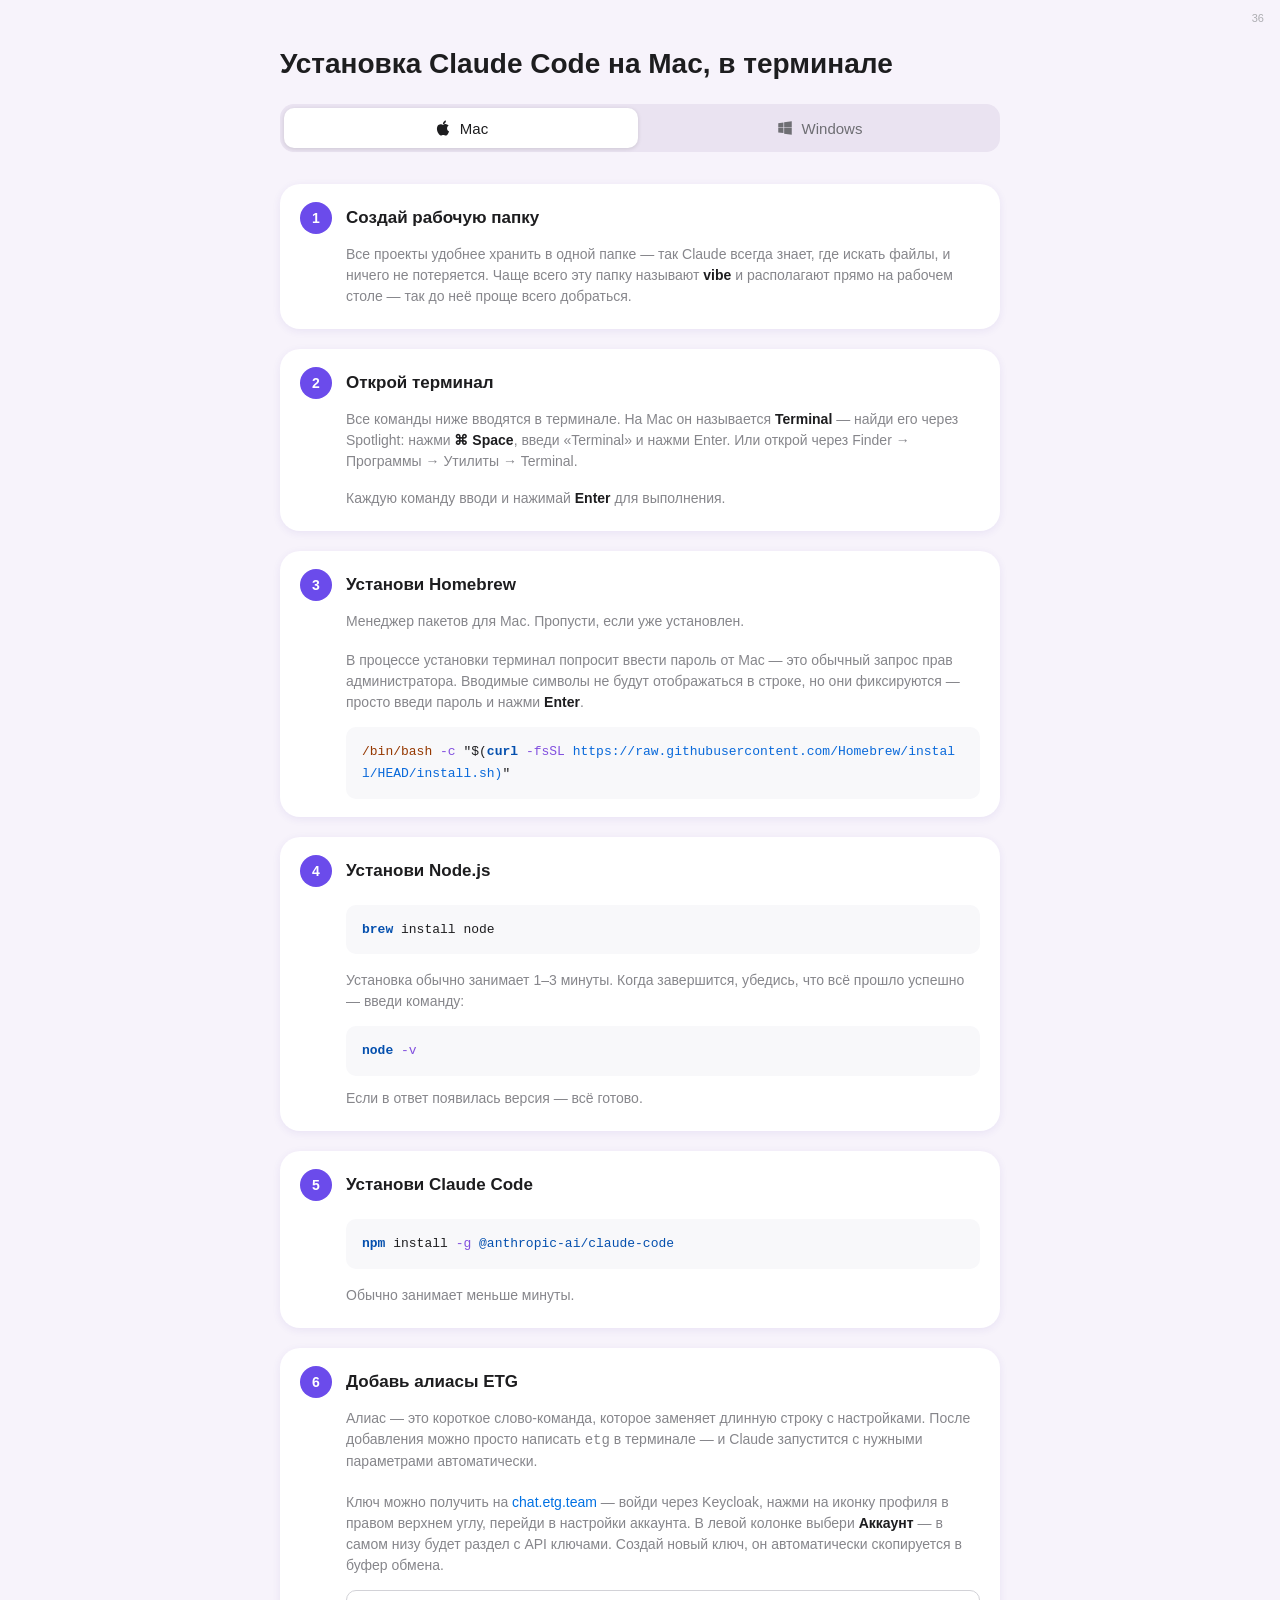
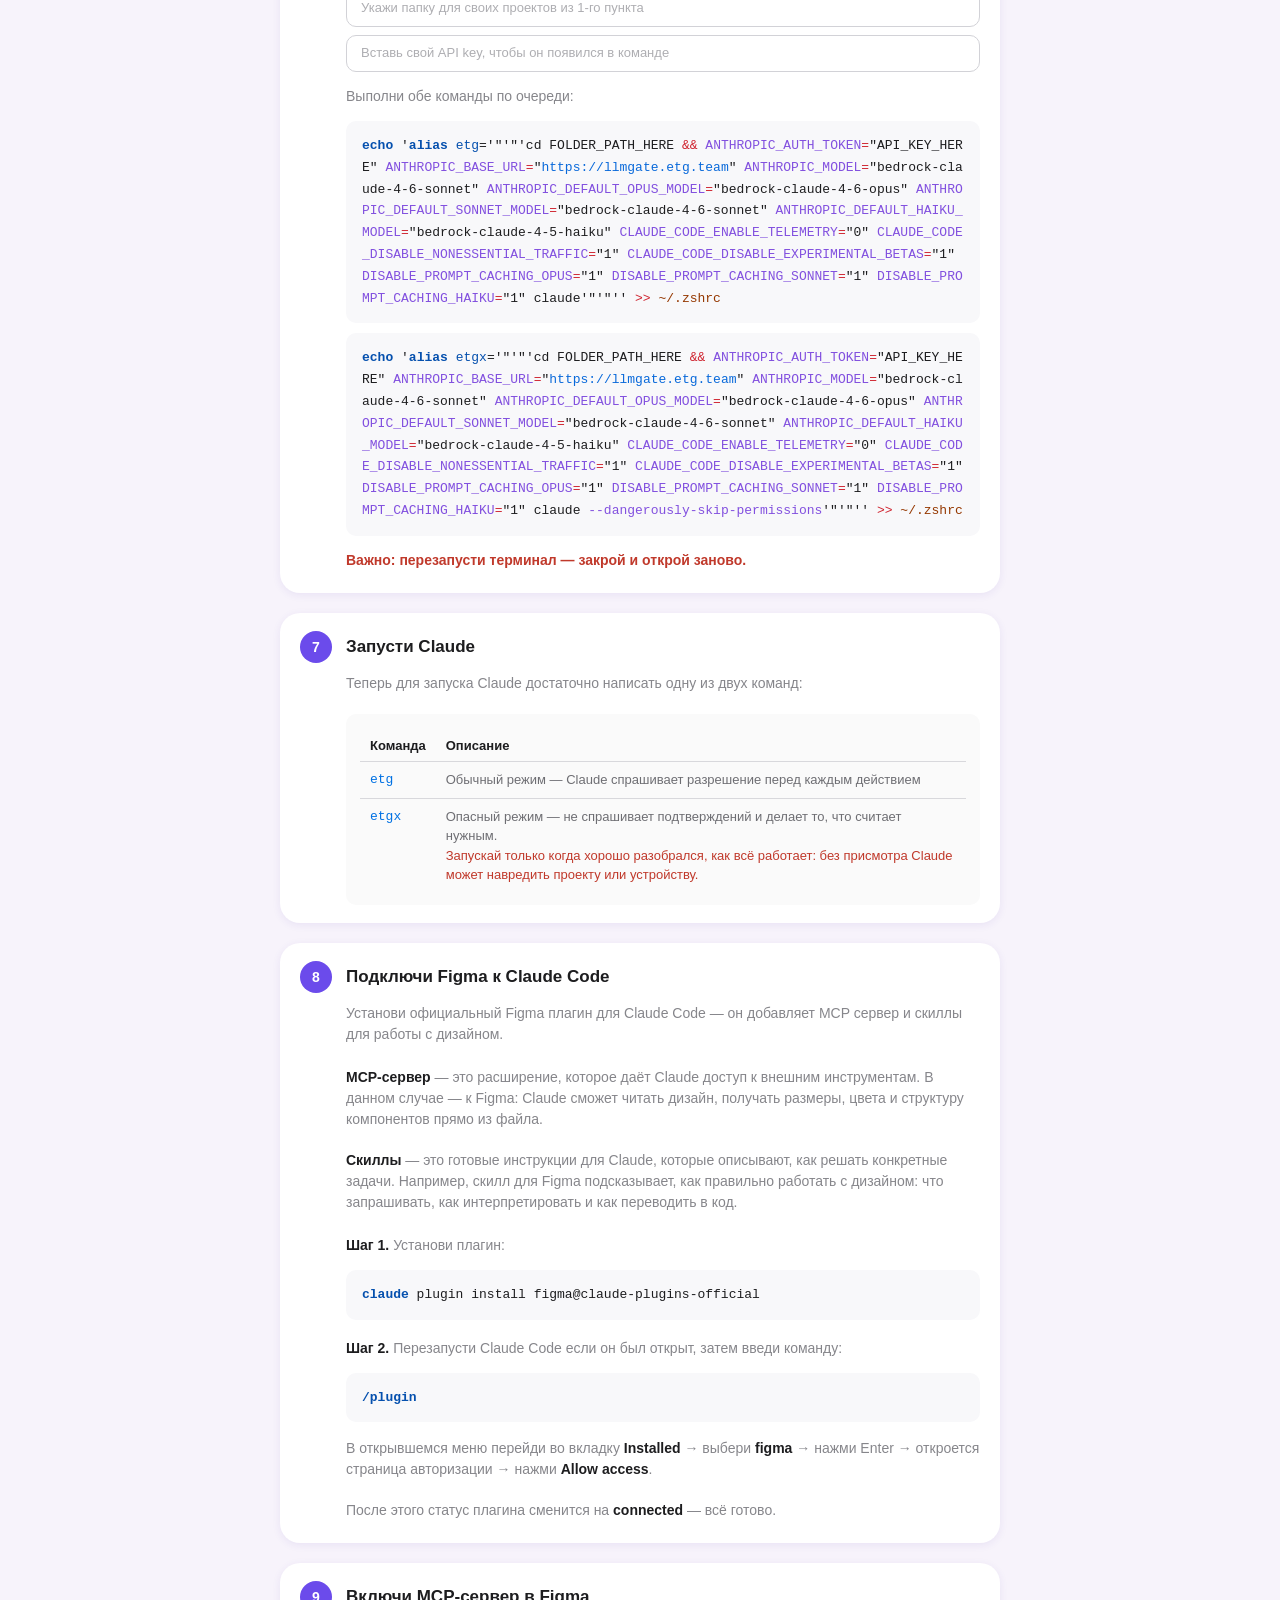
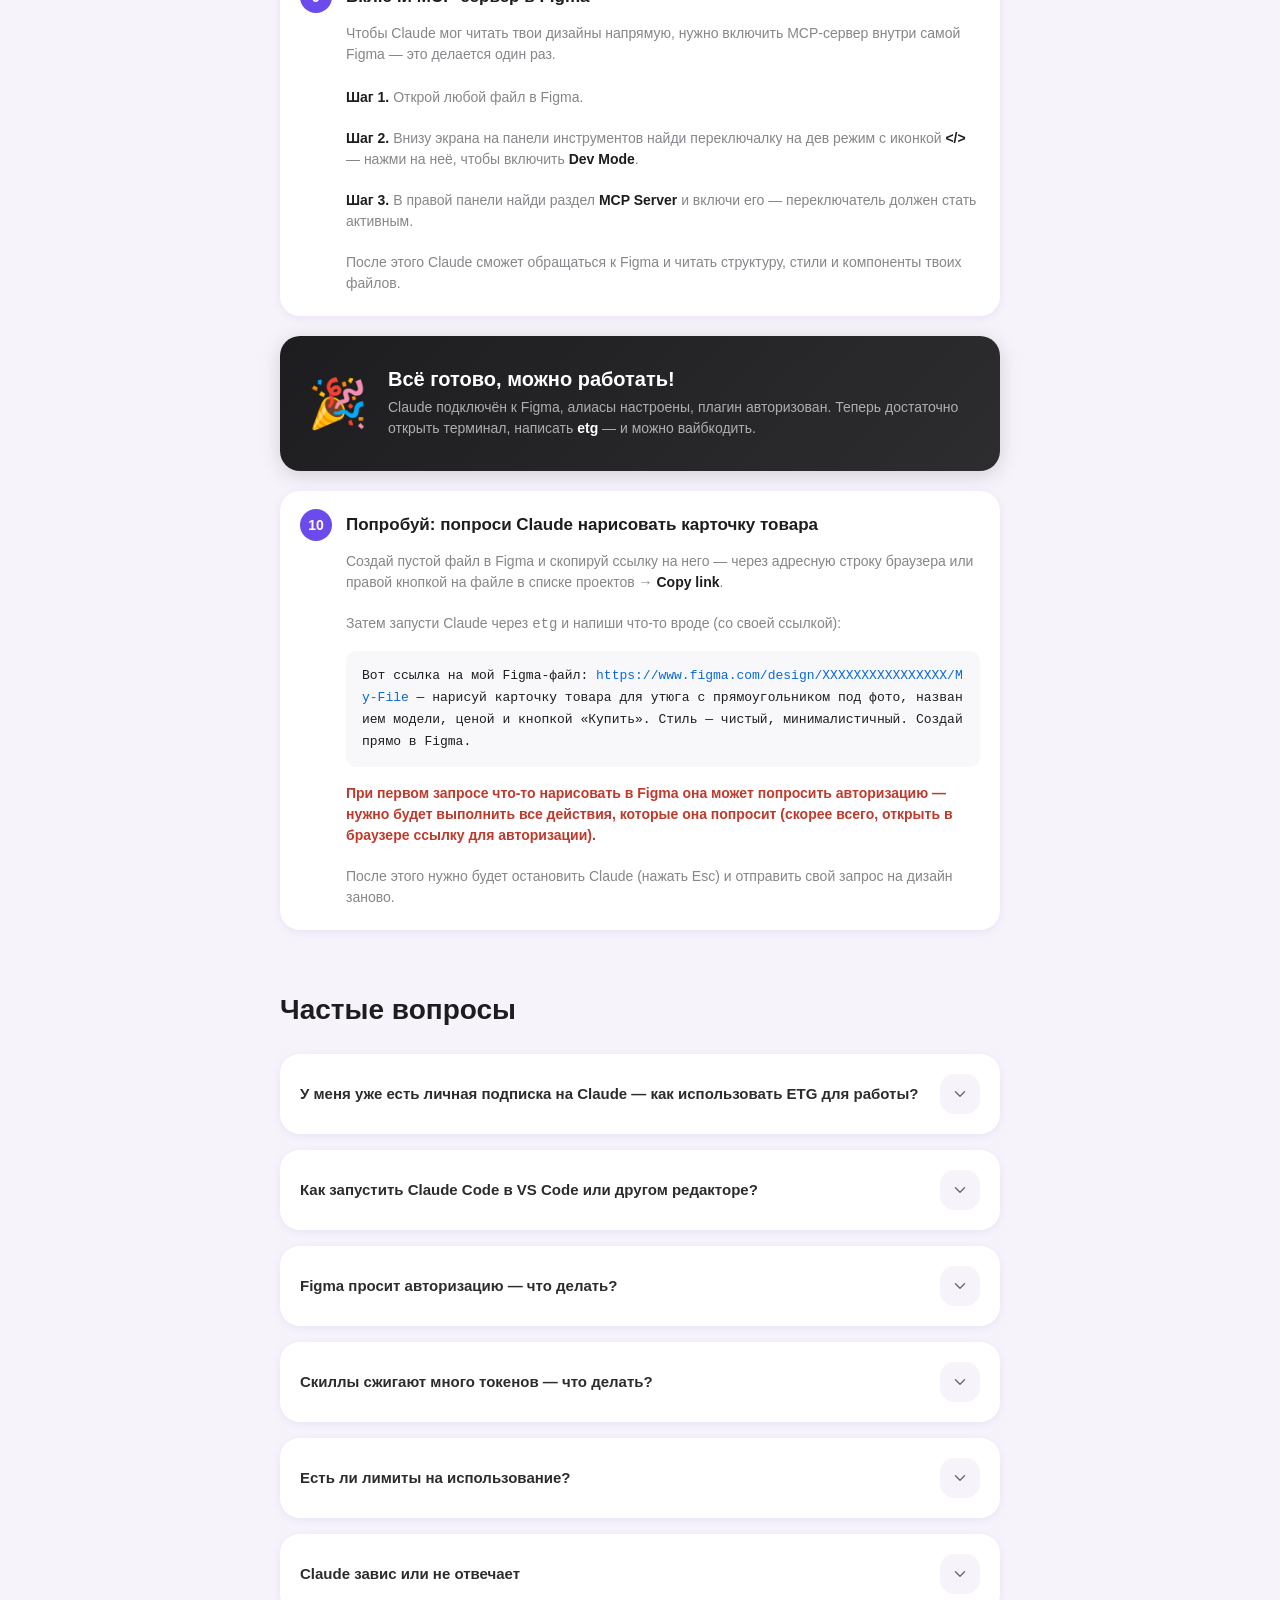
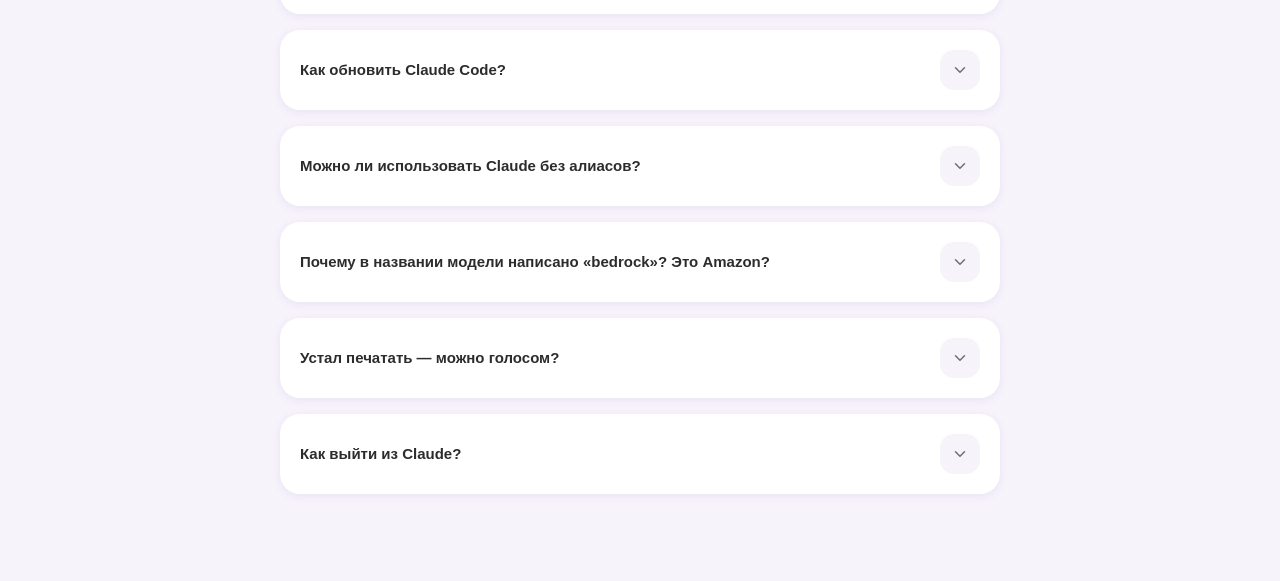
==== commit 9a8caae8: "v36: replace folder picker with text input" ====
--- a/install-claude.html
+++ b/install-claude.html
@@ -521,7 +521,7 @@
   <script src="https://mcp.figma.com/mcp/html-to-design/capture.js" async></script>
 </head>
 <body>
-  <div style="position:fixed;top:12px;right:16px;font-size:11px;color:var(--color-text-footer);pointer-events:none;">35</div>
+  <div style="position:fixed;top:12px;right:16px;font-size:11px;color:var(--color-text-footer);pointer-events:none;">36</div>
   <div class="container">
     <header>
       <h1 id="pageTitle">Установка Claude Code на Mac, в терминале</h1>
